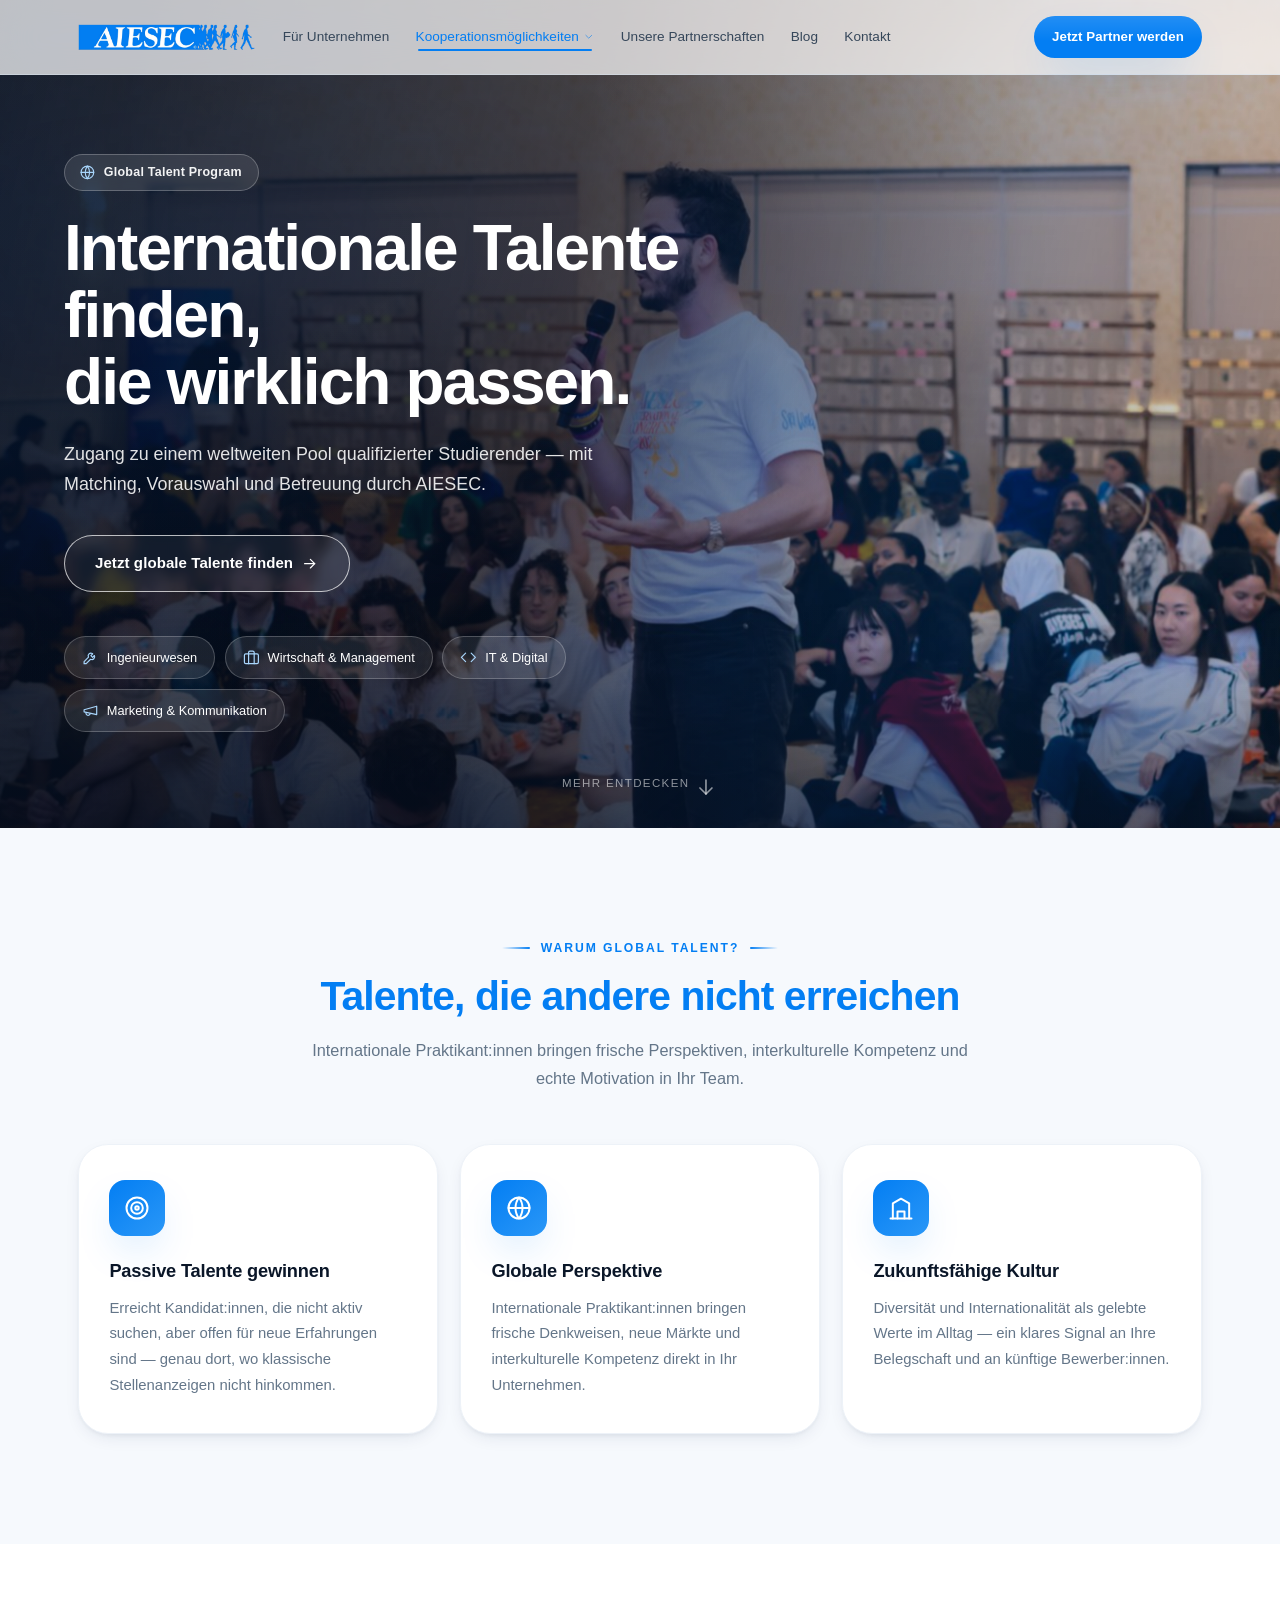
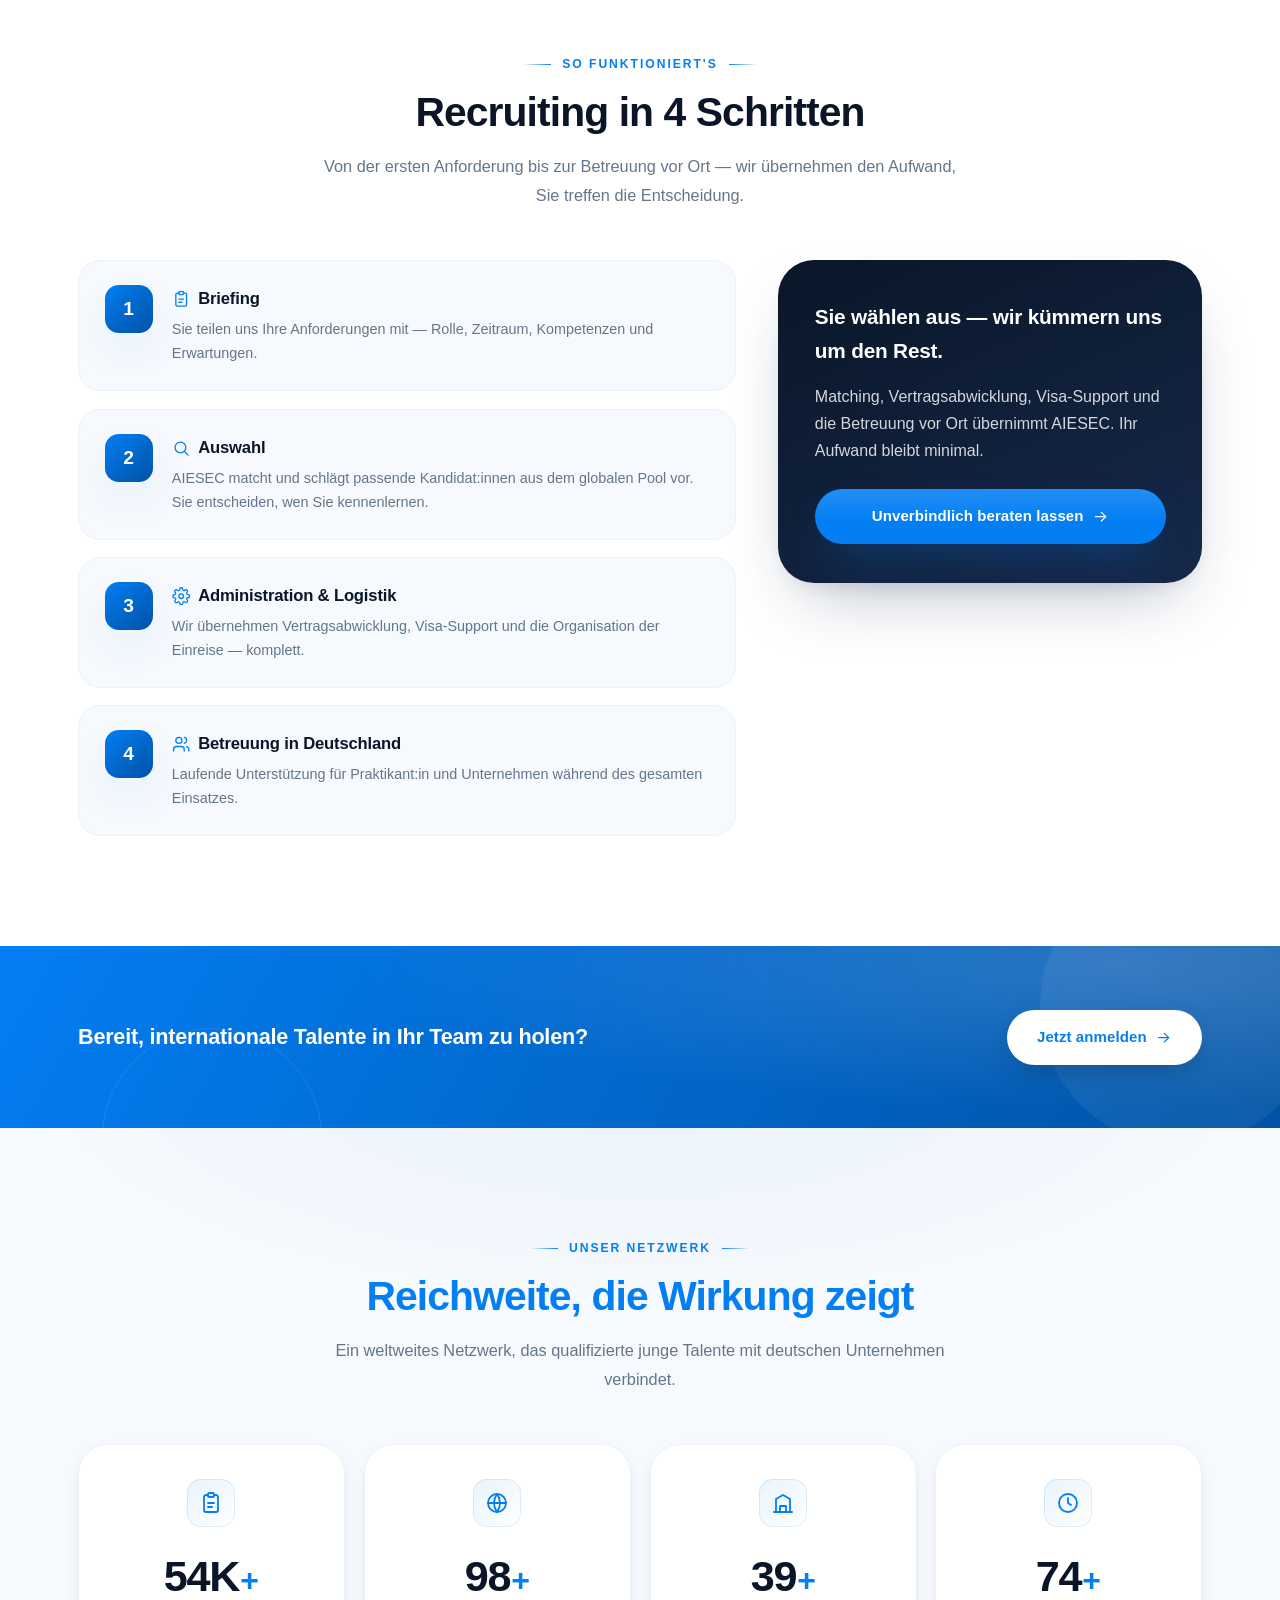
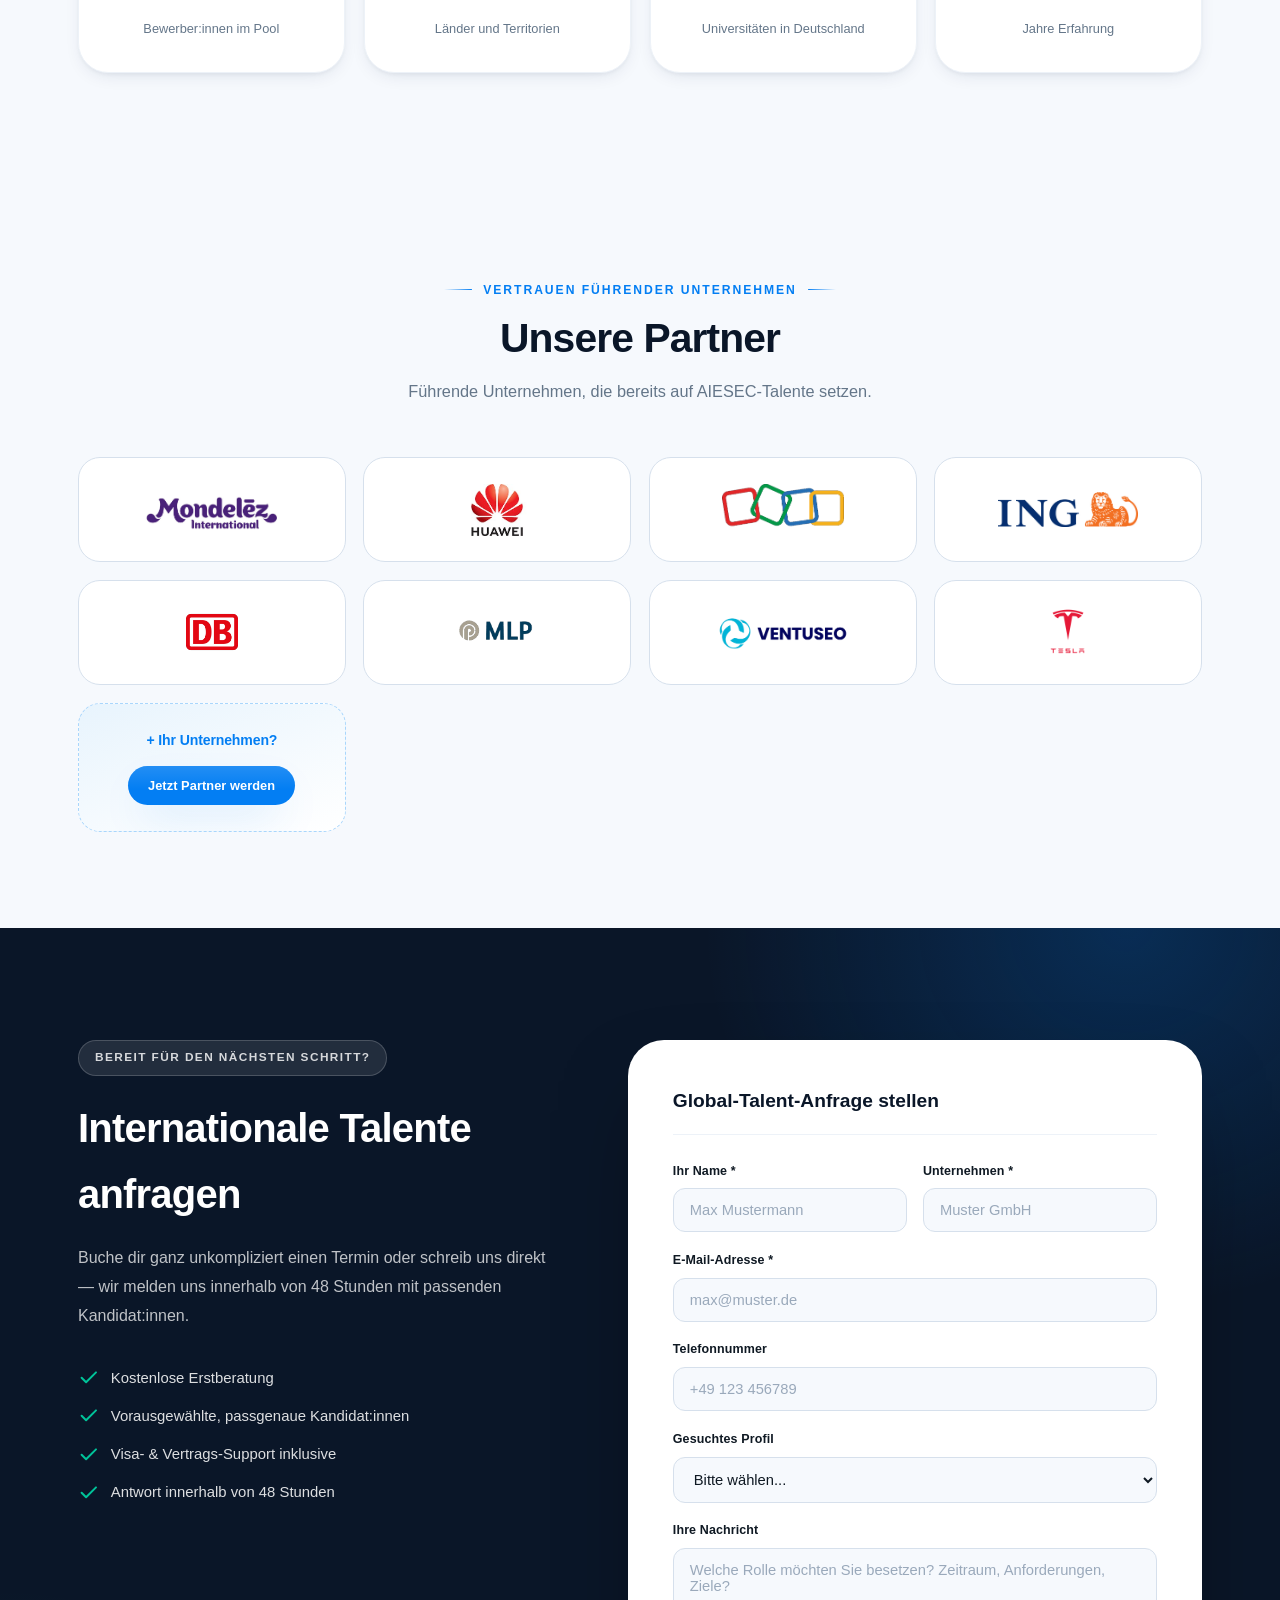
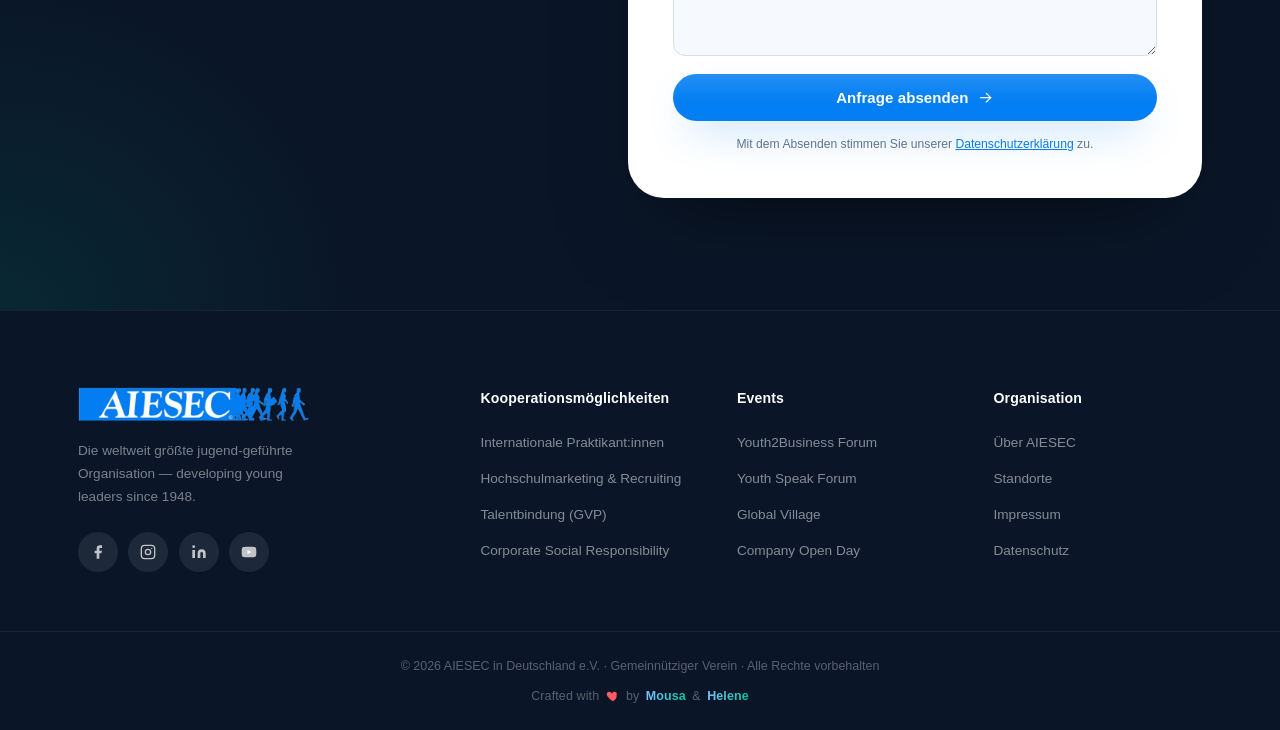
==== global-talent/index.html @ 146f3bdd "Initial commit: AIESEC in Deutschland B2B website Static HTML/CSS/JS marketing site (homepage + 3 co" ====
<!DOCTYPE html>
<html lang="de">
<head>
  <meta charset="UTF-8"/>
  <meta name="viewport" content="width=device-width,initial-scale=1.0"/>
  <title>Internationale Praktikant:innen – AIESEC in Deutschland</title>
  <meta name="description" content="Zugang zu einem weltweiten Pool qualifizierter Studierender – mit Matching, Vorauswahl und Betreuung durch AIESEC. Internationale Talente für Ihr Unternehmen."/>
  <meta name="theme-color" content="#037EF3"/>
  <meta http-equiv="Content-Security-Policy" content="default-src 'self'; base-uri 'self'; object-src 'none'; script-src 'self'; style-src 'self' 'unsafe-inline' https://fonts.googleapis.com; font-src https://fonts.gstatic.com; img-src 'self' data: https://i.ytimg.com; frame-src https://www.youtube-nocookie.com https://www.youtube.com; connect-src https://api.web3forms.com; form-action https://api.web3forms.com; frame-ancestors 'none'"/>
  <meta name="referrer" content="strict-origin-when-cross-origin"/>
  <link rel="preconnect" href="https://fonts.googleapis.com"/>
  <link rel="preconnect" href="https://fonts.gstatic.com" crossorigin/>
  <link href="https://fonts.googleapis.com/css2?family=Dancing+Script:wght@600&family=DM+Sans:opsz,wght@9..40,300;9..40,400;9..40,500;9..40,600;9..40,700;9..40,800&display=swap" rel="stylesheet"/>
  <link rel="stylesheet" href="../assets/css/style.css"/>
</head>
<body>

<div class="scroll-progress" id="scrollProgress"></div>

<!-- ═══ NAVBAR ═══ -->
<nav class="navbar" id="navbar">
  <div class="nav-container">
    <a href="../index.html" class="nav-logo" aria-label="AIESEC in Deutschland – Startseite">
      <img src="../assets/images/logo.png" alt="AIESEC in Deutschland"/>
    </a>
    <ul class="nav-links" id="navLinks">
      <li class="nav-item"><a href="../index.html">Für Unternehmen</a></li>
      <li class="nav-item dropdown active">
        <a href="#prozess">Kooperationsmöglichkeiten
          <svg class="icon chevron" viewBox="0 0 24 24"><path d="m6 9 6 6 6-6"/></svg>
        </a>
        <ul class="dropdown-menu">
          <li><a href="../global-talent/index.html"><svg class="icon" viewBox="0 0 24 24"><circle cx="12" cy="12" r="9"/><path d="M3 12h18"/><path d="M12 3a15 15 0 0 1 0 18 15 15 0 0 1 0-18z"/></svg>Internationale Praktikant:innen</a></li>
          <li><a href="../hochschulmarketing/index.html"><svg class="icon" viewBox="0 0 24 24"><path d="M22 9 12 4 2 9l10 5 10-5z"/><path d="M6 10.5V16c0 1 2.7 3 6 3s6-2 6-3v-5.5"/><path d="M22 9v6"/></svg>Hochschulmarketing &amp; On-Campus Recruiting</a></li>
          <li><a href="../talentbindung/index.html"><svg class="icon" viewBox="0 0 24 24"><path d="M17 2l4 4-4 4"/><path d="M3 11V9a4 4 0 0 1 4-4h14"/><path d="M7 22l-4-4 4-4"/><path d="M21 13v2a4 4 0 0 1-4 4H3"/></svg>Talentbindung durch Austauschprogramme</a></li>
          <li><a href="../index.html#kontakt"><svg class="icon" viewBox="0 0 24 24"><path d="M5 21c0-9 7-16 16-16 0 9-7 16-16 16z"/><path d="M5 21C9 14 14 11 19 9"/></svg>Corporate Social Responsibility</a></li>
        </ul>
      </li>
      <li class="nav-item"><a href="#partnerschaften">Unsere Partnerschaften</a></li>
      <li class="nav-item"><a href="https://aiesec.de/blog" target="_blank" rel="noopener">Blog</a></li>
      <li class="nav-item"><a href="#kontakt">Kontakt</a></li>
    </ul>
    <a href="../anmeldung.html" class="btn btn-primary nav-cta">Jetzt Partner werden</a>
    <button class="hamburger" id="hamburger" aria-label="Menü öffnen" aria-expanded="false">
      <span></span><span></span><span></span>
    </button>
  </div>
</nav>

<!-- ═══ HERO ═══ -->
<section class="hero hero--sub">
  <img src="../assets/images/about-3.jpg" alt="AIESEC Speaker vor internationalem Publikum" class="hero-bg"/>
  <div class="hero-overlay"></div>
  <div class="hero-content">
    <div class="hero-tag">
      <svg class="icon" viewBox="0 0 24 24"><circle cx="12" cy="12" r="9"/><path d="M3 12h18"/><path d="M12 3a15 15 0 0 1 0 18 15 15 0 0 1 0-18z"/></svg>
      Global Talent Program
    </div>
    <h1 class="hero-title">
      <span class="word" style="animation-delay:.10s">Internationale</span>
      <span class="word" style="animation-delay:.18s">Talente</span>
      <span class="word" style="animation-delay:.26s">finden,</span><br>
      <span class="word" style="animation-delay:.34s">die</span>
      <span class="word" style="animation-delay:.42s">wirklich</span>
      <span class="word" style="animation-delay:.50s">passen.</span>
    </h1>
    <p class="hero-sub">
      Zugang zu einem weltweiten Pool qualifizierter Studierender — mit Matching,
      Vorauswahl und Betreuung durch AIESEC.
    </p>
    <a href="#prozess" class="btn btn-outline-white hero-btn">
      Jetzt globale Talente finden
      <svg class="icon" viewBox="0 0 24 24"><path d="M5 12h14"/><path d="m13 6 6 6-6 6"/></svg>
    </a>
    <div class="hero-pills">
      <span class="pill"><svg class="icon" viewBox="0 0 24 24"><path d="M14.7 6.3a4 4 0 0 0-5.4 5.4L3 18v3h3l6.3-6.3a4 4 0 0 0 5.4-5.4l-2.6 2.6-2.4-2.4 2.6-2.6z"/></svg>Ingenieurwesen</span>
      <span class="pill"><svg class="icon" viewBox="0 0 24 24"><rect x="2" y="7" width="20" height="14" rx="2"/><path d="M16 21V5a2 2 0 0 0-2-2h-4a2 2 0 0 0-2 2v16"/></svg>Wirtschaft &amp; Management</span>
      <span class="pill"><svg class="icon" viewBox="0 0 24 24"><path d="m16 18 6-6-6-6"/><path d="m8 6-6 6 6 6"/></svg>IT &amp; Digital</span>
      <span class="pill"><svg class="icon" viewBox="0 0 24 24"><path d="m3 11 18-5v12L3 14v-3z"/><path d="M11.6 16.8a3 3 0 1 1-5.8-1.6"/></svg>Marketing &amp; Kommunikation</span>
    </div>
  </div>
  <div class="hero-scroll-hint">
    <span>Mehr entdecken</span>
    <svg class="icon scroll-arrow" viewBox="0 0 24 24"><path d="M12 5v14"/><path d="m6 13 6 6 6-6"/></svg>
  </div>
</section>

<!-- ═══ WARUM GLOBAL TALENT ═══ -->
<section class="stats" id="warum" style="background:var(--gray-50)">
  <div class="container">
    <p class="section-overline">Warum Global Talent?</p>
    <h2 class="section-title centered blue-title">Talente, die andere nicht erreichen</h2>
    <p class="section-intro">Internationale Praktikant:innen bringen frische Perspektiven, interkulturelle Kompetenz und echte Motivation in Ihr Team.</p>
    <div class="feature-grid">
      <div class="feature-card animate-up">
        <div class="feature-ico"><svg class="icon" viewBox="0 0 24 24"><circle cx="12" cy="12" r="9"/><circle cx="12" cy="12" r="5"/><circle cx="12" cy="12" r="1.5"/></svg></div>
        <h3>Passive Talente gewinnen</h3>
        <p>Erreicht Kandidat:innen, die nicht aktiv suchen, aber offen für neue Erfahrungen sind — genau dort, wo klassische Stellenanzeigen nicht hinkommen.</p>
      </div>
      <div class="feature-card animate-up" style="animation-delay:.1s">
        <div class="feature-ico"><svg class="icon" viewBox="0 0 24 24"><circle cx="12" cy="12" r="9"/><path d="M3 12h18"/><path d="M12 3a15 15 0 0 1 0 18 15 15 0 0 1 0-18z"/></svg></div>
        <h3>Globale Perspektive</h3>
        <p>Internationale Praktikant:innen bringen frische Denkweisen, neue Märkte und interkulturelle Kompetenz direkt in Ihr Unternehmen.</p>
      </div>
      <div class="feature-card animate-up" style="animation-delay:.2s">
        <div class="feature-ico"><svg class="icon" viewBox="0 0 24 24"><path d="M3 21h18"/><path d="M5 21V8l7-4 7 4v13"/><path d="M9 21v-6h6v6"/></svg></div>
        <h3>Zukunftsfähige Kultur</h3>
        <p>Diversität und Internationalität als gelebte Werte im Alltag — ein klares Signal an Ihre Belegschaft und an künftige Bewerber:innen.</p>
      </div>
    </div>
  </div>
</section>

<!-- ═══ RECRUITING IN 4 SCHRITTEN ═══ -->
<section class="partnership" id="prozess">
  <div class="container">
    <p class="section-overline">So funktioniert's</p>
    <h2 class="section-title centered">Recruiting in 4 Schritten</h2>
    <p class="section-intro">Von der ersten Anforderung bis zur Betreuung vor Ort — wir übernehmen den Aufwand, Sie treffen die Entscheidung.</p>
    <div class="process-layout">
      <div class="steps">
        <div class="step animate-up">
          <div class="step-num">1</div>
          <div class="step-body">
            <h3><svg class="icon" viewBox="0 0 24 24"><path d="M9 4H7a2 2 0 0 0-2 2v13a2 2 0 0 0 2 2h10a2 2 0 0 0 2-2V6a2 2 0 0 0-2-2h-2"/><rect x="9" y="2" width="6" height="4" rx="1"/><path d="M9 12h6M9 16h4"/></svg>Briefing</h3>
            <p>Sie teilen uns Ihre Anforderungen mit — Rolle, Zeitraum, Kompetenzen und Erwartungen.</p>
          </div>
        </div>
        <div class="step animate-up" style="animation-delay:.08s">
          <div class="step-num">2</div>
          <div class="step-body">
            <h3><svg class="icon" viewBox="0 0 24 24"><circle cx="11" cy="11" r="7"/><path d="m21 21-4.3-4.3"/></svg>Auswahl</h3>
            <p>AIESEC matcht und schlägt passende Kandidat:innen aus dem globalen Pool vor. Sie entscheiden, wen Sie kennenlernen.</p>
          </div>
        </div>
        <div class="step animate-up" style="animation-delay:.16s">
          <div class="step-num">3</div>
          <div class="step-body">
            <h3><svg class="icon" viewBox="0 0 24 24"><circle cx="12" cy="12" r="3"/><path d="M19.4 15a1.65 1.65 0 0 0 .33 1.82l.06.06a2 2 0 1 1-2.83 2.83l-.06-.06a1.65 1.65 0 0 0-1.82-.33 1.65 1.65 0 0 0-1 1.51V21a2 2 0 0 1-4 0v-.09A1.65 1.65 0 0 0 9 19.4a1.65 1.65 0 0 0-1.82.33l-.06.06a2 2 0 1 1-2.83-2.83l.06-.06a1.65 1.65 0 0 0 .33-1.82 1.65 1.65 0 0 0-1.51-1H3a2 2 0 0 1 0-4h.09A1.65 1.65 0 0 0 4.6 9a1.65 1.65 0 0 0-.33-1.82l-.06-.06a2 2 0 1 1 2.83-2.83l.06.06a1.65 1.65 0 0 0 1.82.33H9a1.65 1.65 0 0 0 1-1.51V3a2 2 0 0 1 4 0v.09a1.65 1.65 0 0 0 1 1.51 1.65 1.65 0 0 0 1.82-.33l.06-.06a2 2 0 1 1 2.83 2.83l-.06.06a1.65 1.65 0 0 0-.33 1.82V9a1.65 1.65 0 0 0 1.51 1H21a2 2 0 0 1 0 4h-.09a1.65 1.65 0 0 0-1.51 1z"/></svg>Administration &amp; Logistik</h3>
            <p>Wir übernehmen Vertragsabwicklung, Visa-Support und die Organisation der Einreise — komplett.</p>
          </div>
        </div>
        <div class="step animate-up" style="animation-delay:.24s">
          <div class="step-num">4</div>
          <div class="step-body">
            <h3><svg class="icon" viewBox="0 0 24 24"><path d="M16 21v-2a4 4 0 0 0-4-4H6a4 4 0 0 0-4 4v2"/><circle cx="9" cy="7" r="4"/><path d="M22 21v-2a4 4 0 0 0-3-3.87"/><path d="M16 3.13a4 4 0 0 1 0 7.75"/></svg>Betreuung in Deutschland</h3>
            <p>Laufende Unterstützung für Praktikant:in und Unternehmen während des gesamten Einsatzes.</p>
          </div>
        </div>
      </div>
      <aside class="quote-card is-cta animate-right">
        <h3>Sie wählen aus — wir kümmern uns um den Rest.</h3>
        <p>Matching, Vertragsabwicklung, Visa-Support und die Betreuung vor Ort übernimmt AIESEC. Ihr Aufwand bleibt minimal.</p>
        <a href="#kontakt" class="btn btn-primary full-width">Unverbindlich beraten lassen
          <svg class="icon" viewBox="0 0 24 24"><path d="M5 12h14"/><path d="m13 6 6 6-6 6"/></svg></a>
      </aside>
    </div>
  </div>
</section>

<!-- ═══ CTA BANNER ═══ -->
<section class="cta-banner">
  <div class="container cta-banner-inner">
    <div class="cta-banner-text animate-left">
      <p>Bereit, internationale Talente in Ihr Team zu holen?</p>
    </div>
    <a href="#kontakt" class="btn btn-white animate-right">Jetzt anmelden
      <svg class="icon" viewBox="0 0 24 24"><path d="M5 12h14"/><path d="m13 6 6 6-6 6"/></svg>
    </a>
  </div>
</section>

<!-- ═══ UNSER NETZWERK ═══ -->
<section class="stats" id="netzwerk">
  <div class="container">
    <p class="section-overline">Unser Netzwerk</p>
    <h2 class="section-title centered blue-title">Reichweite, die Wirkung zeigt</h2>
    <p class="section-intro">Ein weltweites Netzwerk, das qualifizierte junge Talente mit deutschen Unternehmen verbindet.</p>
    <div class="stats-grid">
      <div class="stat-card animate-up">
        <div class="stat-ico"><svg class="icon" viewBox="0 0 24 24"><path d="M9 4H7a2 2 0 0 0-2 2v13a2 2 0 0 0 2 2h10a2 2 0 0 0 2-2V6a2 2 0 0 0-2-2h-2"/><rect x="9" y="2" width="6" height="4" rx="1"/><path d="M9 12h6M9 16h4"/></svg></div>
        <div class="stat-row"><span class="stat-num" data-target="55000">0</span><span class="stat-suffix">+</span></div>
        <div class="stat-label">Bewerber:innen im Pool</div>
      </div>
      <div class="stat-card animate-up" style="animation-delay:.08s">
        <div class="stat-ico"><svg class="icon" viewBox="0 0 24 24"><circle cx="12" cy="12" r="9"/><path d="M3 12h18"/><path d="M12 3a15 15 0 0 1 0 18 15 15 0 0 1 0-18z"/></svg></div>
        <div class="stat-row"><span class="stat-num" data-target="100">0</span><span class="stat-suffix">+</span></div>
        <div class="stat-label">Länder und Territorien</div>
      </div>
      <div class="stat-card animate-up" style="animation-delay:.16s">
        <div class="stat-ico"><svg class="icon" viewBox="0 0 24 24"><path d="M3 21h18"/><path d="M5 21V8l7-4 7 4v13"/><path d="M9 21v-6h6v6"/></svg></div>
        <div class="stat-row"><span class="stat-num" data-target="40">0</span><span class="stat-suffix">+</span></div>
        <div class="stat-label">Universitäten in Deutschland</div>
      </div>
      <div class="stat-card animate-up" style="animation-delay:.24s">
        <div class="stat-ico"><svg class="icon" viewBox="0 0 24 24"><circle cx="12" cy="12" r="9"/><path d="M12 7v5l3 2"/></svg></div>
        <div class="stat-row"><span class="stat-num" data-target="75">0</span><span class="stat-suffix">+</span></div>
        <div class="stat-label">Jahre Erfahrung</div>
      </div>
    </div>
  </div>
</section>

<!-- ═══ PARTNER LOGOS ═══ -->
<section class="partners" id="partnerschaften">
  <div class="container">
    <p class="section-overline">Vertrauen führender Unternehmen</p>
    <h2 class="section-title centered">Unsere Partner</h2>
    <p class="section-intro">Führende Unternehmen, die bereits auf AIESEC-Talente setzen.</p>
    <div class="partners-logos">
      <div class="partner-logo-card"><img src="../assets/images/logo-mondelez.png" alt="Mondelēz International" loading="lazy"/></div>
      <div class="partner-logo-card"><img src="../assets/images/logo-huawei.png" alt="Huawei" loading="lazy"/></div>
      <div class="partner-logo-card"><img src="../assets/images/logo-zoho.png" alt="Zoho" loading="lazy"/></div>
      <div class="partner-logo-card"><img src="../assets/images/logo-ing.jpg" alt="ING" loading="lazy"/></div>
      <div class="partner-logo-card"><img src="../assets/images/logo-db.png" alt="Deutsche Bahn" loading="lazy"/></div>
      <div class="partner-logo-card"><img src="../assets/images/logo-mlp.png" alt="MLP" loading="lazy"/></div>
      <div class="partner-logo-card"><img src="../assets/images/logo-ventuseo.png" alt="Ventuseo" loading="lazy"/></div>
      <div class="partner-logo-card"><img src="../assets/images/logo-tesla.png" alt="Tesla" loading="lazy"/></div>
      <div class="partner-logo-card partner-logo-card--cta">
        <span>+ Ihr Unternehmen?</span>
        <a href="#kontakt" class="btn btn-primary" style="padding:9px 20px;font-size:.8rem">Jetzt Partner werden</a>
      </div>
    </div>
  </div>
</section>

<!-- ═══ CONTACT ═══ -->
<section class="contact section-dark" id="kontakt">
  <div class="container contact-grid">
    <div class="contact-text animate-left">
      <span class="section-tag-white">Bereit für den nächsten Schritt?</span>
      <h2>Internationale Talente anfragen</h2>
      <p>Buche dir ganz unkompliziert einen Termin oder schreib uns direkt — wir melden uns innerhalb von 48 Stunden mit passenden Kandidat:innen.</p>
      <div class="contact-benefits">
        <div class="benefit-item"><svg class="icon" viewBox="0 0 24 24"><path d="M20 6 9 17l-5-5"/></svg>Kostenlose Erstberatung</div>
        <div class="benefit-item"><svg class="icon" viewBox="0 0 24 24"><path d="M20 6 9 17l-5-5"/></svg>Vorausgewählte, passgenaue Kandidat:innen</div>
        <div class="benefit-item"><svg class="icon" viewBox="0 0 24 24"><path d="M20 6 9 17l-5-5"/></svg>Visa- &amp; Vertrags-Support inklusive</div>
        <div class="benefit-item"><svg class="icon" viewBox="0 0 24 24"><path d="M20 6 9 17l-5-5"/></svg>Antwort innerhalb von 48 Stunden</div>
      </div>
    </div>
    <form class="contact-form animate-right" id="contactForm" action="https://api.web3forms.com/submit" method="POST">
      <input type="hidden" name="access_key" value="f0ba8c58-9857-47f0-b545-d6d283ebc418"/>
      <input type="hidden" name="subject" value="Anfrage Global Talent – AIESEC in Deutschland"/>
      <input type="hidden" name="interest" value="Internationale Praktikant:innen"/>
      <h3 class="form-title">Global-Talent-Anfrage stellen</h3>
      <div class="form-row">
        <div class="form-group">
          <label for="f-name">Ihr Name *</label>
          <input id="f-name" type="text" name="name" placeholder="Max Mustermann" required/>
        </div>
        <div class="form-group">
          <label for="f-company">Unternehmen *</label>
          <input id="f-company" type="text" name="company" placeholder="Muster GmbH" required/>
        </div>
      </div>
      <div class="form-group">
        <label for="f-email">E-Mail-Adresse *</label>
        <input id="f-email" type="email" name="email" placeholder="max@muster.de" required/>
      </div>
      <div class="form-group">
        <label for="f-phone">Telefonnummer</label>
        <input id="f-phone" type="tel" name="phone" placeholder="+49 123 456789"/>
      </div>
      <div class="form-group">
        <label for="f-profile">Gesuchtes Profil</label>
        <select id="f-profile" name="profil">
          <option value="">Bitte wählen...</option>
          <option>Ingenieurwesen</option>
          <option>Wirtschaft &amp; Management</option>
          <option>IT &amp; Digital</option>
          <option>Marketing &amp; Kommunikation</option>
          <option>Anderes / mehrere Bereiche</option>
        </select>
      </div>
      <div class="form-group">
        <label for="f-message">Ihre Nachricht</label>
        <textarea id="f-message" name="message" rows="4" placeholder="Welche Rolle möchten Sie besetzen? Zeitraum, Anforderungen, Ziele?"></textarea>
      </div>
      <button type="submit" class="btn btn-primary full-width" id="submitBtn">
        Anfrage absenden
        <svg class="icon" viewBox="0 0 24 24"><path d="M5 12h14"/><path d="m13 6 6 6-6 6"/></svg>
      </button>
      <div class="form-success" id="formSuccess">
        ✅ Vielen Dank! Wir melden uns innerhalb von 48 Stunden bei Ihnen.
      </div>
      <p class="form-privacy">Mit dem Absenden stimmen Sie unserer <a href="https://aiesec.de/datenschutz">Datenschutzerklärung</a> zu.</p>
    </form>
  </div>
</section>

<!-- ═══ FOOTER ═══ -->
<footer class="footer">
  <div class="container footer-grid">
    <div class="footer-brand">
      <img src="../assets/images/logo.png" alt="AIESEC" class="footer-logo"/>
      <p>Die weltweit größte jugend-geführte Organisation — developing young leaders since 1948.</p>
      <div class="footer-social">
        <a href="https://www.facebook.com/aiesecde" target="_blank" rel="noopener" aria-label="Facebook">
          <svg width="16" height="16" viewBox="0 0 24 24" fill="currentColor"><path d="M18 2h-3a5 5 0 0 0-5 5v3H7v4h3v8h4v-8h3l1-4h-4V7a1 1 0 0 1 1-1h3z"/></svg>
        </a>
        <a href="https://www.instagram.com/aiesec.de/" target="_blank" rel="noopener" aria-label="Instagram">
          <svg width="16" height="16" viewBox="0 0 24 24" fill="none" stroke="currentColor" stroke-width="2"><rect x="2" y="2" width="20" height="20" rx="5" ry="5"/><circle cx="12" cy="12" r="4"/><circle cx="17.5" cy="6.5" r="1" fill="currentColor" stroke="none"/></svg>
        </a>
        <a href="https://www.linkedin.com/company/aiesecde/" target="_blank" rel="noopener" aria-label="LinkedIn">
          <svg width="16" height="16" viewBox="0 0 24 24" fill="currentColor"><path d="M16 8a6 6 0 0 1 6 6v7h-4v-7a2 2 0 0 0-2-2 2 2 0 0 0-2 2v7h-4v-7a6 6 0 0 1 6-6z"/><rect x="2" y="9" width="4" height="12"/><circle cx="4" cy="4" r="2"/></svg>
        </a>
        <a href="https://www.youtube.com/@AIESEC-Deutschland" target="_blank" rel="noopener" aria-label="YouTube">
          <svg width="16" height="16" viewBox="0 0 24 24" fill="currentColor"><path d="M22.54 6.42a2.78 2.78 0 0 0-1.95-1.96C18.88 4 12 4 12 4s-6.88 0-8.59.46A2.78 2.78 0 0 0 1.46 6.42 29 29 0 0 0 1 12a29 29 0 0 0 .46 5.58 2.78 2.78 0 0 0 1.95 1.96C5.12 20 12 20 12 20s6.88 0 8.59-.46a2.78 2.78 0 0 0 1.95-1.96A29 29 0 0 0 23 12a29 29 0 0 0-.46-5.58z"/><polygon points="9.75 15.02 15.5 12 9.75 8.98 9.75 15.02" fill="white"/></svg>
        </a>
      </div>
    </div>
    <div class="footer-col">
      <h4>Kooperationsmöglichkeiten</h4>
      <ul>
        <li><a href="../global-talent/index.html">Internationale Praktikant:innen</a></li>
        <li><a href="../hochschulmarketing/index.html">Hochschulmarketing &amp; Recruiting</a></li>
        <li><a href="../talentbindung/index.html">Talentbindung (GVP)</a></li>
        <li><a href="../index.html#kontakt">Corporate Social Responsibility</a></li>
      </ul>
    </div>
    <div class="footer-col">
      <h4>Events</h4>
      <ul>
        <li><a href="../#events">Youth2Business Forum</a></li>
        <li><a href="../#events">Youth Speak Forum</a></li>
        <li><a href="../#events">Global Village</a></li>
        <li><a href="../#events">Company Open Day</a></li>
      </ul>
    </div>
    <div class="footer-col">
      <h4>Organisation</h4>
      <ul>
        <li><a href="https://aiesec.de/ueber-aiesec">Über AIESEC</a></li>
        <li><a href="https://aiesec.de/lcs">Standorte</a></li>
        <li><a href="https://aiesec.de/impressum">Impressum</a></li>
        <li><a href="https://aiesec.de/datenschutz">Datenschutz</a></li>
      </ul>
    </div>
  </div>
  <div class="footer-bottom">
    <p>© 2026 AIESEC in Deutschland e.V. · Gemeinnütziger Verein · Alle Rechte vorbehalten</p>
    <p class="footer-credit">Crafted with
      <svg class="footer-heart" viewBox="0 0 24 24" aria-hidden="true"><path d="M12 21s-7.5-4.7-10-9.3C.4 8.3 2 4.8 5.3 4.8c2 0 3.4 1.2 4.7 2.9 1.3-1.7 2.7-2.9 4.7-2.9 3.3 0 4.9 3.5 3.3 6.9C19.5 16.3 12 21 12 21z"/></svg>
      by
      <a href="https://www.linkedin.com/in/mousa123/" target="_blank" rel="noopener">Mousa</a> &amp;
      <a href="https://www.linkedin.com/in/heleneantysiak/" target="_blank" rel="noopener">Helene</a>
    </p>
  </div>
</footer>

<script src="../assets/js/main.js"></script>
</body>
</html>
---- assets/css/style.css ----
/* ════════════════════════════════════════════════════════════
   AIESEC in Deutschland — style.css
   Faithful to the B2B reference, elevated craft.
   Brand-blue, DM Sans. Polish only — no structural deviation.
════════════════════════════════════════════════════════════ */
:root{
  /* Brand */
  --blue:#037EF3; --blue-dark:#0052A5; --blue-deep:#0A1628;
  --blue-mid:#1a3a5c; --blue-bg:#E8F4FD;
  --blue-100:#D7ECFE; --blue-200:#A9D6FC;
  --teal:#00C49A;
  /* Neutrals */
  --white:#fff; --ink:#0B1220;
  --gray-50:#F6F9FD; --gray-100:#EDF2F8; --gray-200:#D6E0EC;
  --gray-500:#647689; --gray-700:#36475a; --gray-900:#0F1923;
  /* Type */
  --font:'DM Sans',sans-serif;
  /* Radius */
  --radius:14px; --radius-lg:22px; --radius-xl:30px; --radius-2xl:36px;
  /* Shadows — softer, layered, less "candy blue" */
  --shadow-xs:0 1px 2px rgba(15,25,35,.05);
  --shadow:0 6px 20px -8px rgba(12,40,80,.16), 0 2px 6px -2px rgba(12,40,80,.08);
  --shadow-md:0 16px 40px -16px rgba(12,40,80,.24), 0 4px 12px -6px rgba(12,40,80,.10);
  --shadow-lg:0 30px 70px -28px rgba(8,30,70,.36), 0 8px 24px -12px rgba(8,30,70,.16);
  --shadow-blue:0 18px 44px -16px rgba(3,126,243,.45);
  /* Motion */
  --trans:all .35s cubic-bezier(.22,.61,.36,1);
  --ease-out:cubic-bezier(.22,.61,.36,1);
  --ring:0 0 0 4px rgba(3,126,243,.28);
  --container:1180px;
}

*,*::before,*::after{box-sizing:border-box;margin:0;padding:0}
html{scroll-behavior:smooth;-webkit-text-size-adjust:100%}
body{
  font-family:var(--font);color:var(--gray-900);background:var(--white);
  line-height:1.65;overflow-x:hidden;
  -webkit-font-smoothing:antialiased;text-rendering:optimizeLegibility;
  font-feature-settings:"ss01","cv01","cv11";
}
img{max-width:100%;display:block}
a{text-decoration:none;color:inherit}
ul{list-style:none}
button{cursor:pointer;border:none;background:none;font-family:inherit}
::selection{background:rgba(3,126,243,.22);color:var(--blue-deep)}
.container{max-width:var(--container);margin:0 auto;padding:0 28px}

/* Accessible focus */
a:focus-visible,button:focus-visible,input:focus-visible,
select:focus-visible,textarea:focus-visible{
  outline:none;box-shadow:var(--ring);border-radius:8px;
}

/* Inline line-icon system (replaces all emoji) */
.icon{width:1.4em;height:1.4em;flex:none;stroke:currentColor;fill:none;
  stroke-width:1.7;stroke-linecap:round;stroke-linejoin:round;display:inline-block;vertical-align:middle}

/* ── Buttons ── */
.btn{position:relative;display:inline-flex;align-items:center;justify-content:center;gap:.55em;
  padding:15px 30px;border-radius:50px;font-size:.94rem;font-weight:600;
  letter-spacing:.005em;transition:var(--trans);white-space:nowrap;will-change:transform}
.btn .icon{width:1.15em;height:1.15em;transition:transform .35s var(--ease-out)}
.btn:hover .icon{transform:translateX(3px)}
.btn-primary{background:var(--blue);color:#fff;box-shadow:var(--shadow-blue);overflow:hidden}
.btn-primary::after{content:"";position:absolute;inset:0;border-radius:inherit;
  background:linear-gradient(180deg,rgba(255,255,255,.18),transparent 60%);opacity:.7;pointer-events:none}
.btn-primary::before{content:"";position:absolute;top:0;bottom:0;left:-130%;width:55%;
  background:linear-gradient(120deg,transparent,rgba(255,255,255,.45),transparent);
  transform:skewX(-22deg);transition:left .65s var(--ease-out);pointer-events:none;z-index:1}
.btn-primary:hover::before{left:150%}
.btn-primary>*{position:relative;z-index:2}
.btn-primary:hover{background:var(--blue-dark);transform:translateY(-2px);
  box-shadow:0 24px 50px -18px rgba(3,126,243,.6)}
.btn-primary:active{transform:translateY(0)}
.btn-outline-white{background:rgba(255,255,255,.06);color:#fff;border:1.5px solid rgba(255,255,255,.7);
  backdrop-filter:blur(6px);-webkit-backdrop-filter:blur(6px)}
.btn-outline-white:hover{background:rgba(255,255,255,.16);border-color:#fff;transform:translateY(-2px)}
.btn-white{background:#fff;color:var(--blue);font-weight:700;box-shadow:0 10px 30px -10px rgba(0,0,0,.3)}
.btn-white:hover{transform:translateY(-2px);box-shadow:0 18px 40px -12px rgba(0,0,0,.35)}
.btn-white-outline{background:transparent;color:#fff;border:1.5px solid rgba(255,255,255,.55)}
.btn-white-outline:hover{background:rgba(255,255,255,.12);border-color:rgba(255,255,255,.9)}
.full-width{width:100%}
.mt-1{margin-top:1.6rem}

/* ── Text helpers ── */
.section-overline{display:flex;align-items:center;justify-content:center;gap:.7rem;
  font-size:.76rem;font-weight:700;color:var(--blue);letter-spacing:.16em;
  text-transform:uppercase;margin-bottom:1rem}
.section-overline::before,.section-overline::after{content:"";width:28px;height:1.5px;
  background:linear-gradient(90deg,transparent,var(--blue));border-radius:2px}
.section-overline::after{background:linear-gradient(90deg,var(--blue),transparent)}
.section-overline.left{justify-content:flex-start}
.section-overline.left::after{display:none}
.section-title{font-size:clamp(1.85rem,3.6vw,2.55rem);font-weight:800;line-height:1.12;
  letter-spacing:-.022em;color:var(--blue-deep)}
.section-title.centered{text-align:center}
.blue-title{color:var(--blue)}
.section-intro{font-size:1.02rem;color:var(--gray-500);max-width:660px;
  margin:1rem auto 3.2rem;text-align:center;line-height:1.75}
.section-tag-white{display:inline-flex;align-items:center;gap:.5rem;font-size:.74rem;font-weight:700;
  letter-spacing:.12em;text-transform:uppercase;color:rgba(255,255,255,.82);
  background:rgba(255,255,255,.1);padding:7px 16px;border-radius:50px;margin-bottom:1.2rem;
  border:1px solid rgba(255,255,255,.18)}

/* ── Reveal animation (premium blur-in) ── */
.animate-up,.animate-left,.animate-right{opacity:0;transform:translateY(38px) scale(.985);
  filter:blur(7px);
  transition:opacity .85s var(--ease-out),transform .9s var(--ease-out),filter .8s var(--ease-out);
  will-change:opacity,transform,filter}
.animate-left{transform:translateX(-44px)}
.animate-right{transform:translateX(44px)}
.in-view{opacity:1!important;transform:none!important;filter:none!important}

/* ── Cursor-follow spotlight + 3D tilt (added to cards by main.js) ── */
.fx-card{position:relative;transform-style:preserve-3d;transition:transform .4s var(--ease-out),box-shadow .4s var(--ease-out)}
.fx-card::after{content:"";position:absolute;inset:0;border-radius:inherit;pointer-events:none;z-index:5;
  opacity:0;transition:opacity .4s var(--ease-out);
  background:radial-gradient(260px circle at var(--mx,50%) var(--my,50%),rgba(3,126,243,.16),transparent 62%)}
.fx-card.is-fx{transition:none}
.fx-card:hover::after{opacity:1}
.fx-card>*{position:relative;z-index:1}

/* Scroll progress bar */
.scroll-progress{position:fixed;top:0;left:0;height:3px;width:0;z-index:1100;
  background:linear-gradient(90deg,var(--blue),var(--teal));transition:width .1s linear}

/* ════════════ NAVBAR ════════════ */
.navbar{position:fixed;top:0;left:0;right:0;z-index:1000;
  background:rgba(255,255,255,.72);backdrop-filter:blur(18px) saturate(160%);
  -webkit-backdrop-filter:blur(18px) saturate(160%);
  border-bottom:1px solid rgba(214,224,236,.55);transition:box-shadow .35s,background .35s;
  animation:navDrop .8s var(--ease-out) both}
@keyframes navDrop{from{transform:translateY(-100%);opacity:0}to{transform:none;opacity:1}}
.navbar.scrolled{background:rgba(255,255,255,.92);box-shadow:0 8px 30px -14px rgba(8,30,70,.25)}
.nav-container{max-width:var(--container);margin:0 auto;padding:0 28px;
  display:flex;align-items:center;gap:1rem;height:74px}
.nav-logo img{height:26px;width:auto;object-fit:contain;transition:transform .35s var(--ease-out)}
.nav-logo:hover img{transform:scale(1.04)}
.nav-links{display:flex;align-items:center;gap:.15rem;margin:0;flex:1}
.nav-item>a{position:relative;display:flex;align-items:center;gap:4px;padding:8px 12px;white-space:nowrap;
  border-radius:10px;font-size:.85rem;font-weight:500;color:var(--gray-700);transition:var(--trans)}
.nav-item>a::after{content:"";position:absolute;left:14px;right:14px;bottom:5px;height:2px;
  background:var(--blue);border-radius:2px;transform:scaleX(0);transform-origin:left;
  transition:transform .3s var(--ease-out)}
.nav-item>a:hover{color:var(--blue)}
.nav-item>a:hover::after,.nav-item.active>a::after{transform:scaleX(1)}
.nav-item.active>a{color:var(--blue)}
.chevron{width:.85em;height:.85em;opacity:.7;transition:transform .35s}
.nav-item.dropdown{position:relative}
.nav-item.dropdown:hover .chevron{transform:rotate(180deg)}
.dropdown-menu{position:absolute;top:calc(100% + 8px);left:0;background:#fff;z-index:60;
  border:1px solid var(--gray-100);border-radius:var(--radius-lg);padding:.55rem;min-width:310px;
  box-shadow:var(--shadow-lg);opacity:0;visibility:hidden;transform:translateY(10px) scale(.985);
  transform-origin:top left;pointer-events:none;
  transition:opacity .25s var(--ease-out),transform .25s var(--ease-out),visibility .25s;transition-delay:.22s}
/* invisible bridge so the cursor can cross the gap without the menu closing */
.dropdown-menu::before{content:"";position:absolute;left:0;right:0;top:-14px;height:16px}
.nav-item.dropdown:hover .dropdown-menu,
.nav-item.dropdown:focus-within .dropdown-menu{opacity:1;visibility:visible;transform:none;pointer-events:all;transition-delay:0s}
.dropdown-menu li a{display:flex;align-items:center;gap:.7rem;padding:11px 14px;border-radius:11px;
  font-size:.875rem;font-weight:500;color:var(--gray-700);transition:var(--trans)}
.dropdown-menu li a .icon{width:1.15rem;height:1.15rem;color:var(--blue);flex:none}
.dropdown-menu li a:hover{background:var(--blue-bg);color:var(--blue);transform:translateX(3px)}
.nav-cta{margin-left:auto;font-size:.83rem;padding:10px 18px;white-space:nowrap}
.hamburger{display:none;flex-direction:column;gap:5px;padding:8px;border-radius:9px}
.hamburger span{display:block;width:22px;height:2px;background:var(--gray-900);border-radius:2px;transition:var(--trans)}
.hamburger:hover{background:var(--gray-100)}

/* ════════════ HERO ════════════ */
.hero{position:relative;min-height:100vh;min-height:100svh;display:flex;align-items:center;
  padding-top:74px;overflow:hidden;background:var(--blue-deep)}
.hero-bg{position:absolute;inset:0;width:100%;height:100%;object-fit:cover;object-position:center 22%;
  z-index:0;transform:scale(1.06);transition:transform .5s var(--ease-out);
  animation:heroZoom 16s ease-out forwards, heroFocus 1.5s ease-out both}
@keyframes heroZoom{from{transform:scale(1.13)}to{transform:scale(1.06)}}
@keyframes heroFocus{from{filter:blur(16px) brightness(.7) saturate(1.15)}to{filter:none}}
.hero-overlay{position:absolute;inset:0;z-index:1;
  background:
    radial-gradient(120% 90% at 12% 30%,rgba(3,40,90,.30),transparent 60%),
    linear-gradient(102deg,rgba(5,14,30,.9) 0%,rgba(5,14,30,.7) 42%,rgba(3,82,165,.32) 74%,rgba(3,126,243,.12) 100%)}
.hero-overlay::after{content:"";position:absolute;inset:0;
  background:linear-gradient(to top,rgba(5,14,30,.55),transparent 28%)}
.hero-content{position:relative;z-index:2;width:100%;max-width:780px;
  padding:5rem 28px 6rem clamp(28px,5vw,64px);color:#fff;overflow-wrap:break-word}
.hero-tag{display:inline-flex;align-items:center;gap:.5rem;background:rgba(255,255,255,.1);
  border:1px solid rgba(255,255,255,.24);color:rgba(255,255,255,.94);font-size:.78rem;font-weight:600;
  padding:7px 16px 7px 14px;border-radius:50px;margin-bottom:1.5rem;letter-spacing:.02em;
  backdrop-filter:blur(6px);-webkit-backdrop-filter:blur(6px)}
.hero-tag .icon{width:1.05rem;height:1.05rem;color:var(--blue-200)}
.hero-title{font-size:clamp(2.3rem,5.6vw,4rem);font-weight:800;line-height:1.05;
  margin-bottom:1.4rem;letter-spacing:-.03em}
.hero-title .word{display:inline-block;opacity:0;transform:translateY(26px);
  animation:wordUp .7s var(--ease-out) forwards}
@keyframes wordUp{to{opacity:1;transform:none}}
.hero-sub{font-size:clamp(1rem,1.4vw,1.13rem);color:rgba(255,255,255,.88);max-width:580px;
  margin:0 0 2.2rem;line-height:1.7;
  opacity:0;animation:fadeIn .8s var(--ease-out) .55s forwards}
.hero-btn{margin-bottom:2.8rem;opacity:0;animation:fadeIn .8s var(--ease-out) .7s forwards}
.hero-pills{display:flex;flex-wrap:wrap;gap:.6rem;
  opacity:0;animation:fadeIn .8s var(--ease-out) .85s forwards}
@keyframes fadeIn{to{opacity:1}}
.pill{display:inline-flex;align-items:center;gap:.5rem;padding:10px 17px;border-radius:50px;
  background:rgba(255,255,255,.09);backdrop-filter:blur(10px);-webkit-backdrop-filter:blur(10px);
  border:1px solid rgba(255,255,255,.22);font-size:.8rem;font-weight:500;color:#fff;transition:var(--trans)}
.pill .icon{width:1.05rem;height:1.05rem;color:var(--blue-200)}
.pill:hover{background:rgba(255,255,255,.2);border-color:rgba(255,255,255,.65);transform:translateY(-3px)}
.pill:hover .icon{color:#fff}
.hero-scroll-hint{position:absolute;bottom:1.8rem;left:50%;transform:translateX(-50%);z-index:2;
  text-align:center;color:rgba(255,255,255,.55);font-size:.72rem;letter-spacing:.12em;text-transform:uppercase;
  opacity:0;animation:fadeIn 1s ease 1.3s forwards}
.scroll-arrow{width:24px;height:24px;margin:6px auto 0;animation:bounce 2.2s infinite}
@keyframes bounce{0%,100%{transform:translateY(0)}50%{transform:translateY(7px)}}

/* ════════════ ABOUT (blue) ════════════ */
.about{background:
    radial-gradient(110% 120% at 88% 8%,rgba(255,255,255,.12),transparent 42%),
    radial-gradient(90% 90% at 0% 100%,rgba(0,40,90,.4),transparent 55%),
    linear-gradient(135deg,#0a86f5 0%,var(--blue) 45%,#0263c9 100%);
  padding:clamp(72px,9vw,116px) 0;color:#fff;position:relative;overflow:hidden}
.about-deco-tl,.about-deco-br{position:absolute;width:460px;height:460px;border-radius:50%;
  border:1px solid rgba(255,255,255,.08);pointer-events:none}
.about-deco-tl{top:-150px;left:-150px;box-shadow:inset 0 0 90px rgba(255,255,255,.05)}
.about-deco-br{bottom:-150px;right:-150px;box-shadow:inset 0 0 90px rgba(255,255,255,.05)}
.about-grid{display:grid;grid-template-columns:1fr 1.08fr;gap:clamp(2.5rem,5vw,5rem);
  align-items:center;position:relative;z-index:1}
.about-text h2{font-size:clamp(1.95rem,3.9vw,2.7rem);font-weight:800;margin-bottom:.25rem;
  color:#fff;letter-spacing:-.02em}
.about-subtitle{font-weight:600;font-size:1.02rem;color:rgba(255,255,255,.9);margin-bottom:1.6rem}
.about-text p{color:rgba(255,255,255,.84);margin-bottom:1.15rem;line-height:1.85;font-size:1rem}
.badge-white,.badge-dark{padding:1px 12px;border-radius:50px;font-weight:700;font-size:.92em;
  display:inline-block;line-height:1.5;white-space:nowrap}
.badge-white{background:#fff;color:var(--blue)}
.badge-dark{background:rgba(4,18,40,.34);color:#fff;border:1px solid rgba(255,255,255,.22)}
.script-year{text-align:right;margin-bottom:1.5rem;line-height:1}
.script-text{display:block;font-family:'Dancing Script',cursive;font-size:1.35rem;
  color:rgba(255,255,255,.8);margin-bottom:2px}
.year-num{font-size:clamp(4rem,10vw,7.2rem);font-weight:800;color:#fff;letter-spacing:-6px;
  line-height:1;text-shadow:0 8px 40px rgba(0,0,0,.18)}
.about-photos-grid{display:flex;flex-direction:column;gap:.85rem}
.photo-big{width:100%;height:248px;object-fit:cover;border-radius:var(--radius-lg);
  border:1px solid rgba(255,255,255,.22);box-shadow:0 24px 50px -20px rgba(0,0,0,.5)}
.about-photos-small{display:grid;grid-template-columns:repeat(3,1fr);gap:.85rem}
.about-photos-small img{width:100%;height:118px;object-fit:cover;border-radius:var(--radius);
  border:1px solid rgba(255,255,255,.2);box-shadow:0 12px 28px -14px rgba(0,0,0,.45);transition:var(--trans)}
.about-photos-small img:hover{transform:translateY(-4px) scale(1.02);border-color:rgba(255,255,255,.55)}

/* ════════════ STATS ════════════ */
.stats{padding:clamp(72px,9vw,110px) 0;background:
  radial-gradient(80% 60% at 50% -10%,rgba(3,126,243,.06),transparent 60%),var(--gray-50)}
.stats-grid{display:grid;grid-template-columns:repeat(4,1fr);gap:1.2rem;margin-top:.5rem}
.stat-card{position:relative;background:#fff;border-radius:var(--radius-xl);padding:2.1rem 1.4rem;
  text-align:center;border:1px solid var(--gray-100);box-shadow:var(--shadow);transition:var(--trans);overflow:hidden}
.stat-card::before{content:"";position:absolute;top:0;left:20%;right:20%;height:3px;border-radius:3px;
  background:linear-gradient(90deg,var(--blue),var(--teal));transform:scaleX(0);transition:transform .4s var(--ease-out)}
.stat-card:hover{transform:translateY(-7px);box-shadow:var(--shadow-md);border-color:var(--blue-100)}
.stat-card:hover::before{transform:scaleX(1)}
.stat-ico{width:48px;height:48px;margin:0 auto .9rem;border-radius:14px;display:grid;place-items:center;
  background:linear-gradient(140deg,var(--blue-bg),#fff);color:var(--blue);
  box-shadow:inset 0 0 0 1px rgba(3,126,243,.12)}
.stat-ico .icon{width:24px;height:24px;stroke-width:1.8}
.stat-row{display:flex;align-items:baseline;justify-content:center;gap:1px;margin-bottom:.45rem}
.stat-num{font-size:clamp(2.05rem,4.4vw,2.7rem);font-weight:800;color:var(--blue-deep);letter-spacing:-.03em;
  font-variant-numeric:tabular-nums}
.stat-suffix{font-size:clamp(1.5rem,3vw,2rem);font-weight:800;color:var(--blue)}
.stat-label{font-size:.8rem;color:var(--gray-500);line-height:1.5;font-weight:500}

/* ════════════ LOCATIONS ════════════ */
.locations{padding:clamp(64px,8vw,92px) 0;background:#fff}
.locations-grid{display:flex;flex-wrap:wrap;gap:.6rem;justify-content:center;margin-top:.5rem}
.locations-grid span{padding:9px 20px;border-radius:50px;background:var(--blue-bg);color:var(--blue);
  font-size:.84rem;font-weight:600;border:1px solid rgba(3,126,243,.14);transition:var(--trans);cursor:default}
.locations-grid span:hover{background:var(--blue);color:#fff;transform:translateY(-3px);
  box-shadow:0 10px 22px -10px rgba(3,126,243,.6);border-color:var(--blue)}

/* ════════════ EVENTS ════════════ */
.events{padding:clamp(72px,9vw,110px) 0;background:
  radial-gradient(70% 50% at 50% 0%,rgba(3,126,243,.05),transparent 60%),var(--gray-50)}
.event-tabs{display:flex;gap:.5rem;justify-content:center;flex-wrap:wrap;margin-bottom:2.6rem}
.tab-btn{padding:11px 26px;border-radius:50px;font-size:.875rem;font-weight:600;color:var(--gray-700);
  background:#fff;border:1.5px solid var(--gray-200);transition:var(--trans)}
.tab-btn:hover{color:var(--blue);border-color:var(--blue-200);background:var(--blue-bg)}
.tab-btn.active{background:var(--blue);color:#fff;border-color:var(--blue);box-shadow:var(--shadow-blue)}
.events-grid{display:grid;grid-template-columns:repeat(4,1fr);gap:1.3rem}
.event-card{display:flex;flex-direction:column;border-radius:var(--radius-xl);overflow:hidden;background:#fff;
  border:1px solid var(--gray-100);box-shadow:var(--shadow);transition:var(--trans)}
.event-card:hover{transform:translateY(-9px);box-shadow:var(--shadow-lg);border-color:var(--blue-100)}
.event-img{height:190px;background-size:cover;background-position:center;position:relative;overflow:hidden}
.event-img::before{content:"";position:absolute;inset:0;background-size:cover;background-position:center;
  background-image:inherit;transform:scale(1);transition:transform .6s var(--ease-out)}
.event-card:hover .event-img::before{transform:scale(1.08)}
.event-img-overlay{position:absolute;inset:0;z-index:1;
  background:linear-gradient(to top,rgba(8,20,38,.82) 0%,rgba(8,20,38,.12) 55%,transparent 100%)}
.event-label{position:absolute;bottom:13px;left:15px;z-index:2;color:#fff;font-size:.7rem;font-weight:700;
  letter-spacing:.08em;text-transform:uppercase;display:inline-flex;align-items:center;gap:.4rem;
  padding:5px 11px;border-radius:50px;background:rgba(3,126,243,.85);backdrop-filter:blur(4px)}
.event-info{padding:1.4rem 1.5rem 1.6rem;display:flex;flex-direction:column;flex:1}
.event-info h3{font-size:1.05rem;font-weight:700;margin-bottom:.55rem;color:var(--blue-deep);letter-spacing:-.01em}
.event-info p{font-size:.85rem;color:var(--gray-500);line-height:1.65;margin-bottom:1rem;flex:1}
.event-link{font-size:.84rem;font-weight:700;color:var(--blue);display:inline-flex;align-items:center;gap:.35rem}
.event-link .icon{width:1em;height:1em;transition:transform .35s var(--ease-out)}
.event-card:hover .event-link .icon{transform:translateX(4px)}

/* ════════════ CTA BANNER ════════════ */
.cta-banner{background:
    radial-gradient(120% 160% at 88% 10%,rgba(255,255,255,.16),transparent 50%),
    linear-gradient(120deg,var(--blue) 0%,var(--blue-dark) 100%);
  padding:clamp(44px,6vw,64px) 0;position:relative;overflow:hidden}
.cta-banner::before{content:"";position:absolute;top:-80px;right:-40px;width:280px;height:280px;
  border-radius:50%;background:rgba(255,255,255,.06)}
.cta-banner::after{content:"";position:absolute;bottom:-120px;left:8%;width:220px;height:220px;
  border-radius:50%;border:1px solid rgba(255,255,255,.1)}
.cta-banner-inner{display:flex;align-items:center;justify-content:space-between;gap:2rem;
  flex-wrap:wrap;position:relative;z-index:1}
.cta-banner-text p{color:#fff;font-size:clamp(1.05rem,1.9vw,1.35rem);max-width:640px;line-height:1.5;
  font-weight:600;letter-spacing:-.01em}

/* ════════════ PARTNERSHIP ════════════ */
.partnership{padding:clamp(72px,9vw,110px) 0;background:#fff}
.partnership-layout{display:grid;grid-template-columns:1fr 348px;gap:2.6rem;align-items:start;margin-top:.5rem}
.partnership-cards{display:grid;grid-template-columns:1fr 1fr;gap:1.3rem}
.partner-card{position:relative;background:var(--gray-50);border-radius:var(--radius-xl);padding:1.9rem;
  border:1px solid var(--gray-100);box-shadow:var(--shadow-xs);transition:var(--trans);overflow:hidden}
.partner-card::after{content:"";position:absolute;inset:0;border-radius:inherit;padding:1px;
  background:linear-gradient(140deg,rgba(3,126,243,.5),transparent 50%);
  -webkit-mask:linear-gradient(#000 0 0) content-box,linear-gradient(#000 0 0);
  -webkit-mask-composite:xor;mask-composite:exclude;opacity:0;transition:opacity .35s}
.partner-card:hover{transform:translateY(-6px);box-shadow:var(--shadow-md);background:#fff}
.partner-card:hover::after{opacity:1}
.partner-card-icon{width:52px;height:52px;border-radius:15px;display:grid;place-items:center;margin-bottom:1.1rem;
  background:linear-gradient(140deg,var(--blue),#2a97f7);color:#fff;box-shadow:var(--shadow-blue)}
.partner-card-icon .icon{width:26px;height:26px;stroke-width:1.7}
.partner-card h3{font-size:1.05rem;font-weight:700;color:var(--blue-deep);margin-bottom:.8rem;
  line-height:1.3;letter-spacing:-.01em}
.partner-card ul li{font-size:.875rem;color:var(--gray-500);line-height:1.65;padding:5px 0 5px 24px;position:relative}
.partner-card ul li::before{content:"";position:absolute;left:2px;top:12px;width:11px;height:6px;
  border-left:2px solid var(--blue);border-bottom:2px solid var(--blue);transform:rotate(-45deg);border-radius:1px}
/* Testimonial */
.testimonial{border-radius:var(--radius-xl);overflow:hidden;
  position:sticky;top:96px;transition:transform var(--trans);
  box-shadow:var(--shadow-lg);animation:dhlGlow 6s ease-in-out infinite}
.testimonial:hover{transform:translateY(-4px)}
/* neat animated gradient ring around the DHL testimonial photo */
.testimonial::after{content:"";position:absolute;inset:0;border-radius:inherit;pointer-events:none;z-index:2;
  padding:2.5px;background:linear-gradient(130deg,var(--blue),var(--teal),#7cc0ff,var(--blue));
  background-size:300% 300%;
  -webkit-mask:linear-gradient(#000 0 0) content-box,linear-gradient(#000 0 0);
  -webkit-mask-composite:xor;mask:linear-gradient(#000 0 0) content-box,linear-gradient(#000 0 0);
  mask-composite:exclude;animation:dhlBorder 8s ease infinite}
.testimonial-img-full{width:100%;height:auto;display:block;border-radius:var(--radius-xl)}
@keyframes dhlGlow{
  0%,100%{box-shadow:0 16px 50px -14px rgba(3,126,243,.45),0 0 0 1px rgba(3,126,243,.12)}
  50%{box-shadow:0 22px 64px -12px rgba(0,196,154,.5),0 0 0 1px rgba(0,196,154,.16)}}
@keyframes dhlBorder{0%,100%{background-position:0% 50%}50%{background-position:100% 50%}}

/* ════════════ PARTNERS ════════════ */
.partners{padding:clamp(64px,8vw,96px) 0;background:var(--gray-50)}
.partners-logos{display:grid;grid-template-columns:repeat(4,1fr);gap:1.1rem;margin-top:.5rem}
.partner-logo-card{background:#fff;border:1px solid var(--gray-200);border-radius:var(--radius-lg);
  padding:1.6rem 1.3rem;display:flex;align-items:center;justify-content:center;min-height:104px;
  transition:var(--trans);overflow:hidden}
.partner-logo-card:hover{border-color:var(--blue-200);transform:translateY(-4px);box-shadow:var(--shadow-md)}
.partner-logo-card img{max-height:52px;max-width:140px;object-fit:contain;
  mix-blend-mode:multiply;
  transition:transform .4s var(--ease-out),filter .4s var(--ease-out)}
.partner-logo-card:hover img{transform:scale(1.06)}
.partner-logo-card--cta{flex-direction:column;gap:.85rem;border-style:dashed;border-color:var(--blue-200);
  background:linear-gradient(160deg,var(--blue-bg),#fff)}
.partner-logo-card--cta:hover{border-color:var(--blue);background:var(--blue-bg)}
.partner-logo-card--cta span{font-size:.88rem;font-weight:700;color:var(--blue);letter-spacing:-.01em}

/* ════════════ CONTACT ════════════ */
.section-dark{position:relative;background:var(--blue-deep);color:#fff;padding:clamp(72px,9vw,112px) 0;overflow:hidden}
.section-dark::before{content:"";position:absolute;inset:0;pointer-events:none;
  background:
    radial-gradient(60% 70% at 88% 0%,rgba(3,126,243,.22),transparent 55%),
    radial-gradient(50% 60% at 0% 100%,rgba(0,196,154,.1),transparent 55%)}
.contact-grid{position:relative;z-index:1;display:grid;grid-template-columns:1fr 1.18fr;gap:clamp(2.5rem,5vw,5rem);align-items:start}
.contact-text h2{color:#fff;font-size:clamp(1.8rem,3.6vw,2.5rem);margin-bottom:1.1rem;font-weight:800;letter-spacing:-.02em}
.contact-text p{color:rgba(255,255,255,.74);line-height:1.8;margin-bottom:2.2rem;font-size:1rem}
.contact-benefits{display:flex;flex-direction:column;gap:.85rem}
.benefit-item{display:flex;align-items:center;gap:.7rem;font-size:.93rem;color:rgba(255,255,255,.86);font-weight:500}
.benefit-item .icon{width:1.35rem;height:1.35rem;color:var(--teal);flex:none;stroke-width:2.2}
.contact-form{background:#fff;border-radius:var(--radius-2xl);padding:2.8rem;box-shadow:0 40px 90px -30px rgba(0,0,0,.5)}
.form-title{font-size:1.2rem;font-weight:700;color:var(--blue-deep);margin-bottom:1.6rem;
  padding-bottom:1.1rem;border-bottom:1px solid var(--gray-100)}
.form-row{display:grid;grid-template-columns:1fr 1fr;gap:1rem}
.form-group{display:flex;flex-direction:column;gap:.45rem;margin-bottom:1.1rem}
.form-group label{font-size:.78rem;font-weight:700;color:var(--gray-900);letter-spacing:.01em}
.form-group input,.form-group select,.form-group textarea{padding:13px 16px;border-radius:12px;
  border:1.5px solid var(--gray-200);font-family:inherit;font-size:.92rem;color:var(--gray-900);
  background:var(--gray-50);transition:var(--trans);outline:none;width:100%}
.form-group input::placeholder,.form-group textarea::placeholder{color:#9aa9bb}
.form-group input:focus,.form-group select:focus,.form-group textarea:focus{
  border-color:var(--blue);background:#fff;box-shadow:0 0 0 4px rgba(3,126,243,.12)}
.form-group textarea{resize:vertical;min-height:108px}
.form-success{display:none;margin-top:1rem;padding:14px 18px;background:#E6F9F4;border:1px solid var(--teal);
  border-radius:12px;color:#00705A;font-size:.9rem;font-weight:600}
.form-success.visible{display:block;animation:fadeIn .4s ease}
.form-privacy{font-size:.76rem;color:var(--gray-500);text-align:center;margin-top:.9rem;line-height:1.5}
.form-privacy a{color:var(--blue);text-decoration:underline}
/* Consent checkboxes (Anmeldung) */
.form-consent{display:flex;align-items:flex-start;gap:.65rem;margin-bottom:.9rem;
  font-size:.82rem;line-height:1.5;color:var(--gray-700);cursor:pointer}
.form-consent input{appearance:none;-webkit-appearance:none;flex:0 0 auto;width:20px;height:20px;
  margin-top:1px;border:1.6px solid #aebfd0;border-radius:6px;background:#fff;
  cursor:pointer;transition:var(--trans);position:relative}
.form-consent input:checked{background:var(--blue);border-color:var(--blue)}
.form-consent input:checked::after{content:"";position:absolute;left:6px;top:2px;width:5px;height:10px;
  border:solid #fff;border-width:0 2px 2px 0;transform:rotate(45deg)}
.form-consent input:focus-visible{outline:2px solid var(--blue);outline-offset:2px}
.form-consent a{color:var(--blue);text-decoration:underline}
/* Anmeldung credibility column */
.anmeldung-aside .event-photo{margin:0 0 1.8rem}
.anmeldung-aside .event-photo img{aspect-ratio:3/2}
.trust-block{margin-top:1.8rem}
.trust-block h4{font-size:.78rem;font-weight:700;letter-spacing:.08em;text-transform:uppercase;
  color:var(--gray-500);margin-bottom:1rem}
.trust-logos{display:flex;flex-wrap:wrap;align-items:center;gap:1.6rem}
.trust-logos img{height:46px;width:auto;object-fit:contain;opacity:.85;filter:grayscale(.15)}
.anmeldung-points{list-style:none;margin:1.6rem 0 0;padding:0;display:grid;gap:.85rem}
.anmeldung-points li{display:flex;align-items:flex-start;gap:.7rem;font-size:.94rem;color:var(--gray-700);line-height:1.5}
.anmeldung-points .icon{flex:0 0 auto;width:20px;height:20px;color:var(--teal);margin-top:1px}

/* ════════════ FOOTER ════════════ */
.footer{background:var(--blue-deep);color:rgba(255,255,255,.65);padding:76px 0 0;
  border-top:1px solid rgba(255,255,255,.06)}
.footer-grid{display:grid;grid-template-columns:1.7fr 1fr 1fr 1fr;gap:3rem;padding-bottom:58px}
.footer-logo{height:34px;width:auto;object-fit:contain;margin-bottom:1.1rem}
.footer-brand p{font-size:.85rem;color:rgba(255,255,255,.46);line-height:1.7;max-width:240px}
.footer-social{display:flex;gap:.65rem;margin-top:1.5rem}
.footer-social a{width:40px;height:40px;border-radius:50%;background:rgba(255,255,255,.08);
  color:rgba(255,255,255,.72);display:flex;align-items:center;justify-content:center;transition:var(--trans)}
.footer-social a:hover{background:var(--blue);color:#fff;transform:translateY(-3px)}
.footer-col h4{font-size:.88rem;font-weight:700;color:#fff;margin-bottom:1.15rem;letter-spacing:.01em}
.footer-col ul li{margin-bottom:.6rem}
.footer-col ul li a{font-size:.85rem;color:rgba(255,255,255,.5);transition:var(--trans)}
.footer-col ul li a:hover{color:#fff;padding-left:5px}
.footer-bottom{border-top:1px solid rgba(255,255,255,.07);padding:1.5rem 0;text-align:center}
.footer-bottom p{font-size:.78rem;color:rgba(255,255,255,.32)}
.footer-credit{margin-top:.6rem;display:flex;align-items:center;justify-content:center;
  gap:.4rem;flex-wrap:wrap;letter-spacing:.01em}
.footer-credit .footer-heart{width:14px;height:14px;fill:#ff5a5f;flex:none;
  animation:heartBeat 1.8s ease-in-out infinite}
.footer-credit a{font-weight:700;color:#9ad0ff;
  background:linear-gradient(90deg,#7cc0ff,var(--teal));
  -webkit-background-clip:text;background-clip:text;-webkit-text-fill-color:transparent;
  transition:var(--trans)}
.footer-credit a:hover{filter:brightness(1.25)}
@keyframes heartBeat{0%,100%{transform:scale(1)}14%{transform:scale(1.28)}28%{transform:scale(1)}42%{transform:scale(1.18)}56%{transform:scale(1)}}

/* ════════════ SUB-PAGE COMPONENTS ════════════ */
/* shorter hero for inner pages */
.hero--sub{min-height:80vh;min-height:80svh}
.section-intro.left{margin-left:0;margin-right:0;text-align:left}
.lead{font-size:clamp(1.05rem,1.7vw,1.3rem);line-height:1.65;color:var(--gray-700);
  max-width:760px;margin:0 auto;text-align:center;font-weight:500}

/* feature cards (icon + title + paragraph) */
.feature-grid{display:grid;grid-template-columns:repeat(3,1fr);gap:1.4rem;margin-top:.5rem}
.feature-card{background:#fff;border:1px solid var(--gray-100);border-radius:var(--radius-xl);
  padding:2.2rem 1.9rem;box-shadow:var(--shadow);transition:var(--trans)}
.feature-card:hover{transform:translateY(-7px);box-shadow:var(--shadow-md);border-color:var(--blue-100)}
.feature-ico{width:56px;height:56px;border-radius:16px;display:grid;place-items:center;margin-bottom:1.25rem;
  background:linear-gradient(140deg,var(--blue),#2a97f7);color:#fff;box-shadow:var(--shadow-blue)}
.feature-ico .icon{width:28px;height:28px;stroke-width:1.7}
.feature-card h3{font-size:1.14rem;font-weight:700;color:var(--blue-deep);margin-bottom:.6rem;letter-spacing:-.01em}
.feature-card p{font-size:.93rem;color:var(--gray-500);line-height:1.72}

/* process steps + side quote */
.process-layout{display:grid;grid-template-columns:1.55fr 1fr;gap:2.6rem;align-items:start;margin-top:.5rem}
.steps{display:flex;flex-direction:column;gap:1.1rem;counter-reset:step}
.step{display:flex;gap:1.2rem;align-items:flex-start;background:var(--gray-50);border:1px solid var(--gray-100);
  border-radius:var(--radius-lg);padding:1.5rem 1.6rem;transition:var(--trans)}
.step:hover{background:#fff;box-shadow:var(--shadow);transform:translateX(5px);border-color:var(--blue-100)}
.step-num{flex:none;width:48px;height:48px;border-radius:14px;display:grid;place-items:center;
  font-weight:800;font-size:1.2rem;color:#fff;background:linear-gradient(140deg,var(--blue),var(--blue-dark));
  box-shadow:var(--shadow-blue);font-variant-numeric:tabular-nums}
.step-body h3{font-size:1.04rem;font-weight:700;color:var(--blue-deep);margin-bottom:.35rem;
  display:flex;align-items:center;gap:.5rem;letter-spacing:-.01em}
.step-body h3 .icon{width:1.15rem;height:1.15rem;color:var(--blue);flex:none}
.step-body p{font-size:.9rem;color:var(--gray-500);line-height:1.65}

/* dark quote card (text testimonial) */
.quote-card{position:sticky;top:96px;background:linear-gradient(155deg,var(--blue-deep),#15294a);
  color:#fff;border-radius:var(--radius-2xl);padding:2.5rem 2.3rem;box-shadow:var(--shadow-lg);overflow:hidden}
.quote-card::before{content:"\201C";position:absolute;top:-18px;right:18px;font-size:8rem;line-height:1;
  font-family:Georgia,'Times New Roman',serif;color:rgba(255,255,255,.08)}
.quote-mark{width:42px;height:42px;border-radius:12px;display:grid;place-items:center;
  background:rgba(3,126,243,.25);color:#fff;margin-bottom:1.3rem;position:relative;z-index:1}
.quote-card blockquote{font-size:1.08rem;line-height:1.72;font-weight:500;margin-bottom:1.6rem;position:relative;z-index:1}
.quote-card.is-cta::before{content:none}
.quote-card.is-cta h3{color:#fff;font-size:1.3rem;font-weight:800;letter-spacing:-.01em;margin-bottom:.9rem;position:relative;z-index:1}
.quote-card.is-cta p{color:rgba(255,255,255,.82);line-height:1.7;margin-bottom:1.5rem;position:relative;z-index:1}
.quote-card.is-cta .btn{position:relative;z-index:1}
.quote-author{display:flex;align-items:center;gap:.9rem;position:relative;z-index:1}
.quote-avatar{width:48px;height:48px;border-radius:50%;flex:none;display:grid;place-items:center;
  font-weight:700;color:#fff;font-size:1rem;background:linear-gradient(140deg,var(--blue),var(--teal))}
.quote-meta strong{display:block;font-size:.95rem;color:#fff}
.quote-meta span{font-size:.8rem;color:rgba(255,255,255,.6)}

/* story / success cards */
.stories-grid{display:grid;grid-template-columns:1fr 1fr;gap:1.6rem;margin-top:.5rem}
.story-card{display:flex;flex-direction:column;background:#fff;border:1px solid var(--gray-100);
  border-radius:var(--radius-xl);overflow:hidden;box-shadow:var(--shadow);transition:var(--trans)}
.story-card:hover{transform:translateY(-6px);box-shadow:var(--shadow-lg);border-color:var(--blue-100)}
.story-img{height:210px;width:100%;object-fit:cover}
.story-body{padding:1.9rem;display:flex;flex-direction:column;flex:1}
.story-quote{font-size:1.01rem;line-height:1.72;color:var(--gray-900);margin-bottom:1.4rem;flex:1}
.story-quote::before{content:"";display:block;width:36px;height:3px;border-radius:3px;
  background:linear-gradient(90deg,var(--blue),var(--teal));margin-bottom:1.1rem}
.story-author{display:flex;align-items:center;gap:.85rem}
.story-avatar{width:46px;height:46px;border-radius:50%;flex:none;display:grid;place-items:center;
  font-weight:700;background:var(--blue-bg);color:var(--blue)}
.story-author strong{display:block;font-size:.9rem;color:var(--blue-deep)}
.story-author span{font-size:.8rem;color:var(--gray-500)}

/* pricing / package tiers */
.packages{display:grid;grid-template-columns:repeat(3,1fr);gap:1.5rem;margin-top:.5rem;align-items:stretch}
.package-card{display:flex;flex-direction:column;background:#fff;border:1px solid var(--gray-100);
  border-radius:var(--radius-xl);padding:2.2rem 1.9rem;box-shadow:var(--shadow);transition:var(--trans);position:relative}
.package-card:hover{transform:translateY(-8px);box-shadow:var(--shadow-lg)}
.package-card.featured{border-color:var(--blue);box-shadow:var(--shadow-md)}
.package-card.featured::before{content:"Beliebt";position:absolute;top:18px;right:18px;font-size:.65rem;
  font-weight:700;letter-spacing:.08em;text-transform:uppercase;color:#fff;background:var(--blue);padding:4px 11px;border-radius:50px}
.package-tier{display:flex;align-items:center;gap:.6rem;font-size:.78rem;font-weight:700;
  letter-spacing:.06em;text-transform:uppercase;color:var(--blue);margin-bottom:.9rem}
.package-tier .medal{width:36px;height:36px;border-radius:11px;display:grid;place-items:center;background:var(--blue-bg)}
.package-tier .medal .icon{width:20px;height:20px}
.package-card h3{font-size:1.3rem;font-weight:800;color:var(--blue-deep);margin-bottom:.25rem;letter-spacing:-.01em}
.package-price{font-size:.9rem;color:var(--gray-500);margin-bottom:1.3rem;font-weight:600}
.package-card ul{flex:1;margin-bottom:1.6rem}
.package-card ul li{font-size:.9rem;color:var(--gray-700);line-height:1.5;padding:7px 0 7px 26px;position:relative}
.package-card ul li::before{content:"";position:absolute;left:3px;top:13px;width:11px;height:6px;
  border-left:2px solid var(--blue);border-bottom:2px solid var(--blue);transform:rotate(-45deg)}

/* video placeholder */
.video-placeholder{margin-top:2.4rem;border-radius:var(--radius-xl);overflow:hidden;position:relative;
  aspect-ratio:16/7;background:linear-gradient(135deg,var(--blue-deep),#13294a);display:grid;place-items:center;
  text-align:center;color:rgba(255,255,255,.82);box-shadow:var(--shadow-lg)}
.video-placeholder::after{content:"";position:absolute;inset:0;
  background:radial-gradient(60% 80% at 50% 40%,rgba(3,126,243,.32),transparent 60%)}
.video-inner{position:relative;z-index:1}
.video-play{width:76px;height:76px;border-radius:50%;background:rgba(255,255,255,.14);
  border:1.5px solid rgba(255,255,255,.4);display:grid;place-items:center;margin:0 auto 1rem;transition:var(--trans)}
.video-placeholder:hover .video-play{background:var(--blue);border-color:var(--blue);transform:scale(1.05)}
.video-play svg{width:26px;height:26px;fill:#fff;margin-left:4px}
.video-placeholder p{font-size:.92rem;font-weight:500}
/* Embedded video (YouTube etc.) */
.video-embed{margin-top:2.4rem;border-radius:var(--radius-xl);overflow:hidden;position:relative;
  aspect-ratio:16/9;background:var(--blue-deep);box-shadow:var(--shadow-lg)}
.video-embed iframe{position:absolute;inset:0;width:100%;height:100%;border:0;display:block}
/* Click-to-load facade (avoids file:// embed errors, lazy-loads the player) */
.video-facade{cursor:pointer;display:block}
.video-facade .video-poster{position:absolute;inset:0;width:100%;height:100%;object-fit:cover;
  transition:transform .5s var(--ease-out),filter .35s}
.video-facade::after{content:"";position:absolute;inset:0;
  background:radial-gradient(60% 80% at 50% 50%,rgba(7,18,38,.25),rgba(7,18,38,.55))}
.video-facade .video-play{position:absolute;top:50%;left:50%;transform:translate(-50%,-50%);z-index:2;
  width:84px;height:84px;border-radius:50%;background:rgba(3,126,243,.92);display:grid;place-items:center;
  box-shadow:0 12px 40px -8px rgba(3,126,243,.7);transition:var(--trans)}
.video-facade .video-play svg{width:30px;height:30px;fill:#fff;margin-left:5px}
.video-facade:hover .video-poster{transform:scale(1.05);filter:brightness(1.05)}
.video-facade:hover .video-play{transform:translate(-50%,-50%) scale(1.08);background:var(--blue)}
.video-facade:focus-visible{outline:3px solid var(--blue);outline-offset:3px}
/* Real event/partner photo (replaces placeholders) */
.event-photo{margin:2.4rem 0 0;border-radius:var(--radius-xl);overflow:hidden;position:relative;
  box-shadow:var(--shadow-lg);background:var(--blue-deep)}
.event-photo img{display:block;width:100%;height:100%;object-fit:cover;aspect-ratio:16/9}
.event-photo figcaption{position:absolute;left:0;right:0;bottom:0;padding:1.4rem 1.4rem .9rem;
  font-size:.86rem;font-weight:600;color:#fff;
  background:linear-gradient(to top,rgba(7,18,38,.82),transparent)}
/* National-partnership split: text + photo */
.dark-cta-split{position:relative;z-index:1;display:grid;grid-template-columns:1.05fr .95fr;
  gap:clamp(1.6rem,4vw,3.5rem);align-items:center}
.dark-cta-split .event-photo{margin:0}
.dark-cta-split .event-photo img{aspect-ratio:4/3}
@media(max-width:820px){.dark-cta-split{grid-template-columns:1fr}}

/* region columns */
.regions{display:grid;grid-template-columns:repeat(4,1fr);gap:1.6rem;margin-top:1rem}
.region h4{font-size:.82rem;font-weight:700;letter-spacing:.07em;text-transform:uppercase;color:var(--blue);
  margin-bottom:.9rem;padding-bottom:.6rem;border-bottom:1px solid var(--gray-100)}
.region ul li{font-size:.9rem;color:var(--gray-700);padding:5px 0}

/* blue stat band */
.statbar{background:radial-gradient(110% 130% at 85% 8%,rgba(255,255,255,.12),transparent 45%),
  linear-gradient(135deg,#0a86f5,var(--blue) 55%,#0263c9);padding:clamp(56px,7vw,84px) 0;color:#fff;
  position:relative;overflow:hidden}
.statbar-grid{display:grid;grid-template-columns:repeat(4,1fr);gap:1.5rem;text-align:center;position:relative;z-index:1}
.statbar-item .num{font-size:clamp(2.2rem,4.6vw,3rem);font-weight:800;letter-spacing:-.03em;line-height:1}
.statbar-item .lbl{font-size:.88rem;color:rgba(255,255,255,.82);margin-top:.5rem;line-height:1.4}

/* project / country cards */
.projects-grid{display:grid;grid-template-columns:repeat(3,1fr);gap:1.3rem;margin-top:.5rem}
.project-card{background:#fff;border:1px solid var(--gray-100);border-radius:var(--radius-xl);
  padding:1.7rem;box-shadow:var(--shadow);transition:var(--trans)}
.project-card:hover{transform:translateY(-6px);box-shadow:var(--shadow-md);border-color:var(--blue-100)}
.project-top{display:flex;align-items:center;justify-content:space-between;margin-bottom:1rem}
.project-flag{width:46px;height:46px;border-radius:13px;display:grid;place-items:center;
  background:linear-gradient(140deg,var(--blue-bg),#fff);color:var(--blue);box-shadow:inset 0 0 0 1px rgba(3,126,243,.12)}
.project-flag .icon{width:24px;height:24px;stroke-width:1.8}
.sdg-badge{font-size:.7rem;font-weight:700;color:var(--blue);background:var(--blue-bg);
  padding:5px 11px;border-radius:50px;letter-spacing:.02em}
.project-card h3{font-size:1.08rem;font-weight:700;color:var(--blue-deep);margin-bottom:.3rem}
.project-card p{font-size:.88rem;color:var(--gray-500);line-height:1.6}

/* centered dark CTA block (e.g. Nationale Partnerschaft) */
.dark-cta{position:relative;z-index:1;max-width:760px;margin:0 auto;text-align:center}
.dark-cta h2{color:#fff;font-size:clamp(1.7rem,3.4vw,2.4rem);font-weight:800;letter-spacing:-.02em;margin-bottom:1.1rem}
.dark-cta p{color:rgba(255,255,255,.76);line-height:1.8;margin-bottom:2rem;font-size:1.02rem}

@media(max-width:1024px){
  .feature-grid{grid-template-columns:1fr}
  .process-layout{grid-template-columns:1fr}
  .quote-card{position:static}
  .stories-grid{grid-template-columns:1fr}
  .packages{grid-template-columns:1fr}
  .regions{grid-template-columns:1fr 1fr}
  .projects-grid{grid-template-columns:1fr 1fr}
}
@media(max-width:680px){
  .statbar-grid{grid-template-columns:1fr 1fr;gap:2rem}
  .projects-grid{grid-template-columns:1fr}
  .regions{grid-template-columns:1fr}
}

/* ════════════ RESPONSIVE ════════════ */
@media(max-width:1024px){
  .about-grid{grid-template-columns:1fr;gap:3.2rem}
  .stats-grid{grid-template-columns:repeat(2,1fr)}
  .events-grid{grid-template-columns:repeat(2,1fr)}
  .partnership-layout{grid-template-columns:1fr}
  .partnership-cards{grid-template-columns:1fr 1fr}
  .testimonial{position:static;max-width:480px;margin:0 auto}
  .contact-grid{grid-template-columns:1fr;gap:2.8rem}
  .footer-grid{grid-template-columns:1fr 1fr;gap:2.5rem}
}
@media(max-width:768px){
  .nav-links,.nav-cta{display:none}
  .hamburger{display:flex}
  .nav-links.open{display:flex;flex-direction:column;position:fixed;inset:74px 0 0 0;background:#fff;
    padding:1.5rem;overflow-y:auto;gap:.25rem;z-index:999;box-shadow:0 8px 32px rgba(0,0,0,.12)}
  .nav-links.open .nav-item>a{font-size:1.05rem;padding:14px 16px;border-radius:12px}
  .nav-links.open .nav-item>a::after{display:none}
  .nav-links.open .dropdown-menu{position:static;opacity:1;visibility:visible;transform:none;
    box-shadow:none;border:none;background:var(--gray-50);margin:.25rem 0;border-radius:12px;min-width:0}
  .hamburger.open span:nth-child(1){transform:rotate(45deg) translate(5px,5px)}
  .hamburger.open span:nth-child(2){opacity:0;transform:scaleX(0)}
  .hamburger.open span:nth-child(3){transform:rotate(-45deg) translate(5px,-5px)}
  .hero-content{padding:2.5rem 24px 4rem}
  .hero-title{font-size:clamp(2rem,8vw,2.6rem)}
  .hero-pills{gap:.5rem}
  .pill{font-size:.76rem;padding:8px 14px}
  .hero-scroll-hint{display:none}
  .about-photos-small img:last-child{display:none}
  .partners-logos{grid-template-columns:repeat(2,1fr)}
  .partnership-cards{grid-template-columns:1fr}
  .form-row{grid-template-columns:1fr}
  .footer-grid{grid-template-columns:1fr 1fr;gap:2rem}
  .cta-banner-inner{flex-direction:column;text-align:center}
}
@media(max-width:480px){
  .events-grid{grid-template-columns:1fr}
  .stats-grid{grid-template-columns:1fr 1fr}
  .contact-form{padding:1.75rem}
  .footer-grid{grid-template-columns:1fr}
  .script-year{text-align:left}
}

/* Reduced motion */
@media(prefers-reduced-motion:reduce){
  *,*::before,*::after{animation-duration:.001ms!important;animation-iteration-count:1!important;
    transition-duration:.001ms!important;scroll-behavior:auto!important}
  .hero-bg{transform:none}
  .animate-up,.animate-left,.animate-right{opacity:1;transform:none;filter:none}
  .fx-card{transform:none!important}
  .hero-title .word,.hero-sub,.hero-btn,.hero-pills,.hero-scroll-hint{opacity:1;animation:none}
}
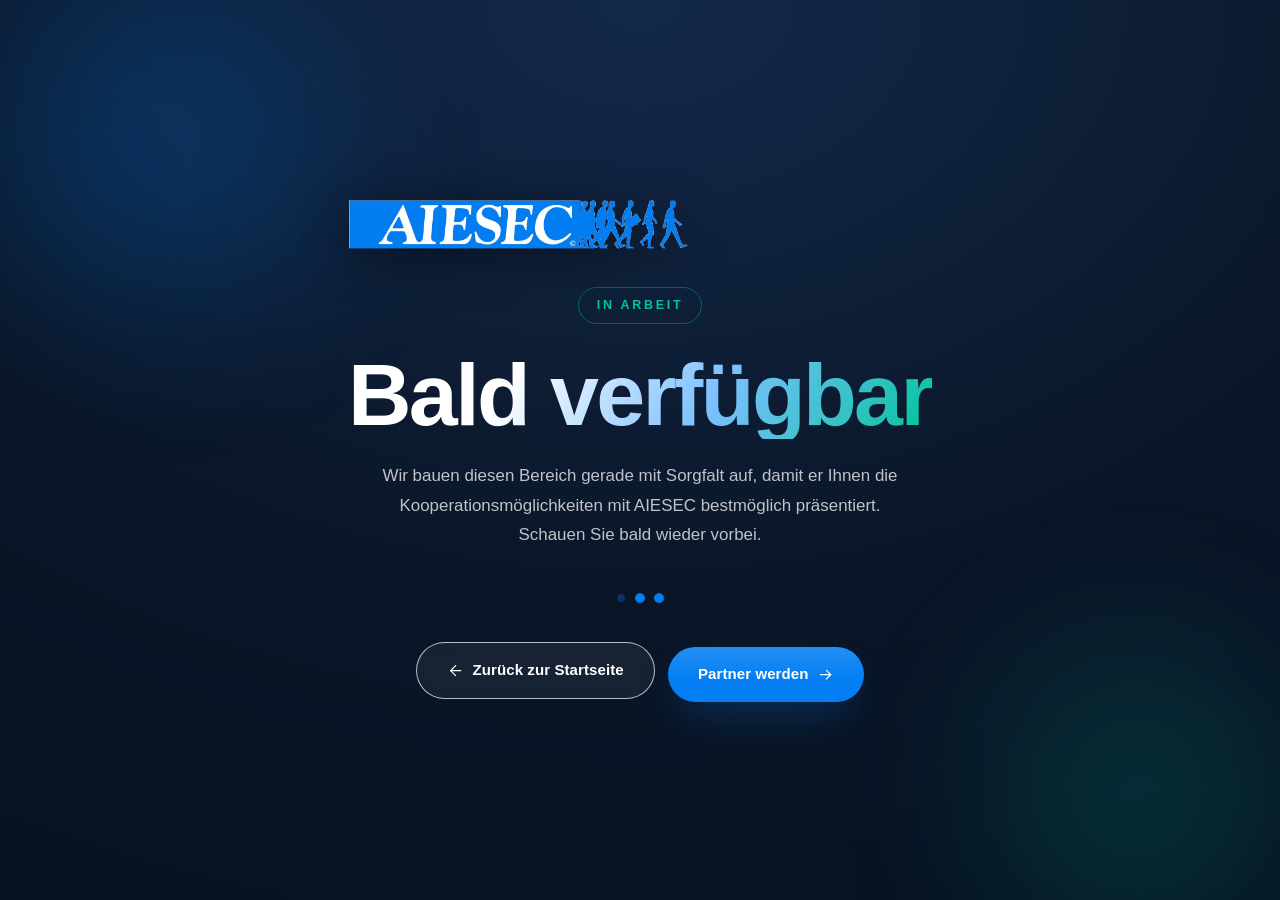
==== commit d2867c6c: "Deactivate Kooperationsmöglichkeiten (Coming Soon), remove CSR, fixes - New coming-soon.html (animat" ====
--- a/global-talent/index.html
+++ b/global-talent/index.html
@@ -8,6 +8,8 @@
   <meta name="theme-color" content="#037EF3"/>
   <meta http-equiv="Content-Security-Policy" content="default-src 'self'; base-uri 'self'; object-src 'none'; script-src 'self'; style-src 'self' 'unsafe-inline' https://fonts.googleapis.com; font-src https://fonts.gstatic.com; img-src 'self' data: https://i.ytimg.com; frame-src https://www.youtube-nocookie.com https://www.youtube.com; connect-src https://api.web3forms.com; form-action https://api.web3forms.com; frame-ancestors 'none'"/>
   <meta name="referrer" content="strict-origin-when-cross-origin"/>
+  <meta http-equiv="refresh" content="0; url=../coming-soon.html"/>
+  <link rel="canonical" href="../coming-soon.html"/>
   <link rel="preconnect" href="https://fonts.googleapis.com"/>
   <link rel="preconnect" href="https://fonts.gstatic.com" crossorigin/>
   <link href="https://fonts.googleapis.com/css2?family=Dancing+Script:wght@600&family=DM+Sans:opsz,wght@9..40,300;9..40,400;9..40,500;9..40,600;9..40,700;9..40,800&display=swap" rel="stylesheet"/>
--- a/assets/css/style.css
+++ b/assets/css/style.css
@@ -676,3 +676,38 @@
   .fx-card{transform:none!important}
   .hero-title .word,.hero-sub,.hero-btn,.hero-pills,.hero-scroll-hint{opacity:1;animation:none}
 }
+
+/* ════════════ COMING SOON ════════════ */
+.coming-soon{min-height:100vh;min-height:100svh;display:grid;place-items:center;text-align:center;
+  position:relative;overflow:hidden;padding:2rem;
+  background:radial-gradient(120% 120% at 50% 0%,#13294a 0%,var(--blue-deep) 55%,#06101f 100%)}
+.coming-soon::before,.coming-soon::after{content:"";position:absolute;border-radius:50%;filter:blur(60px);opacity:.5;z-index:0}
+.coming-soon::before{width:520px;height:520px;top:-120px;left:-100px;animation:csFloat 14s ease-in-out infinite;
+  background:radial-gradient(circle,rgba(3,126,243,.55),transparent 70%)}
+.coming-soon::after{width:480px;height:480px;bottom:-140px;right:-100px;animation:csFloat 18s ease-in-out infinite reverse;
+  background:radial-gradient(circle,rgba(0,196,154,.4),transparent 70%)}
+@keyframes csFloat{0%,100%{transform:translate(0,0)}50%{transform:translate(40px,30px)}}
+.cs-inner{position:relative;z-index:1;max-width:700px}
+.cs-logo{height:50px;width:auto;margin-bottom:2.4rem;filter:drop-shadow(0 8px 24px rgba(0,0,0,.45))}
+.cs-badge{display:inline-block;font-size:.78rem;font-weight:700;letter-spacing:.22em;text-transform:uppercase;
+  color:var(--teal);border:1px solid rgba(0,196,154,.4);border-radius:100px;padding:7px 18px;margin-bottom:1.7rem}
+.cs-title{font-size:clamp(2.6rem,9vw,5.5rem);font-weight:800;letter-spacing:-.03em;line-height:1;margin-bottom:1.4rem;
+  background:linear-gradient(120deg,#fff 28%,#7cc0ff 62%,var(--teal));-webkit-background-clip:text;background-clip:text;
+  -webkit-text-fill-color:transparent}
+.cs-sub{font-size:1.06rem;line-height:1.75;color:rgba(255,255,255,.74);margin:0 auto 2.2rem;max-width:520px}
+.cs-dots{display:inline-flex;gap:.55rem;margin-bottom:2.4rem}
+.cs-dots span{width:10px;height:10px;border-radius:50%;background:var(--blue);animation:csPulse 1.4s ease-in-out infinite}
+.cs-dots span:nth-child(2){animation-delay:.2s}
+.cs-dots span:nth-child(3){animation-delay:.4s}
+@keyframes csPulse{0%,100%{opacity:.3;transform:scale(.8)}50%{opacity:1;transform:scale(1.15)}}
+
+/* ════════════ PARTNER-IN-ACTION SHOWCASE ════════════ */
+.partner-showcase{display:grid;grid-template-columns:repeat(3,1fr);gap:1.4rem;margin:2.4rem 0 3rem}
+.partner-showcase figure{margin:0;border-radius:var(--radius-xl);overflow:hidden;position:relative;
+  aspect-ratio:4/3;box-shadow:var(--shadow-md);background:var(--blue-deep)}
+.partner-showcase img{width:100%;height:100%;object-fit:cover;transition:transform .55s var(--ease-out)}
+.partner-showcase figure:hover img{transform:scale(1.06)}
+.partner-showcase figcaption{position:absolute;left:0;right:0;bottom:0;padding:1.2rem 1.1rem .85rem;
+  color:#fff;font-size:.84rem;font-weight:600;background:linear-gradient(to top,rgba(7,18,38,.86),transparent)}
+.partners-cta{text-align:center;margin-top:2.4rem}
+@media(max-width:760px){.partner-showcase{grid-template-columns:1fr}}
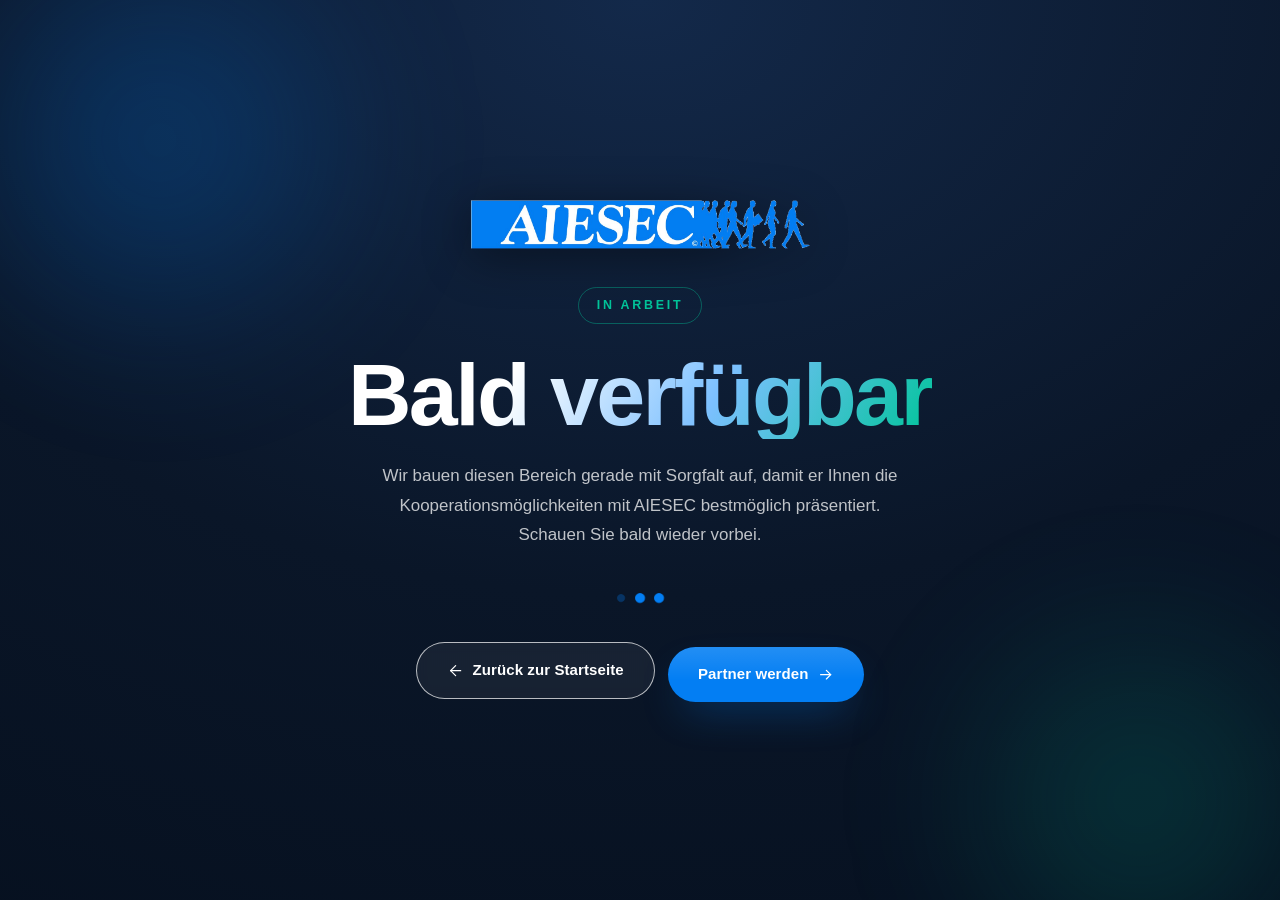
==== commit 6d1b29d7: "WOW layer: hero Ken Burns + aurora, gradient stat numbers + count-pop, 1948 shimmer, heading shine-o" ====
--- a/global-talent/index.html
+++ b/global-talent/index.html
@@ -6,6 +6,10 @@
   <title>Internationale Praktikant:innen – AIESEC in Deutschland</title>
   <meta name="description" content="Zugang zu einem weltweiten Pool qualifizierter Studierender – mit Matching, Vorauswahl und Betreuung durch AIESEC. Internationale Talente für Ihr Unternehmen."/>
   <meta name="theme-color" content="#037EF3"/>
+  <link rel="icon" type="image/png" sizes="32x32" href="../assets/images/favicon-32.png"/>
+  <link rel="icon" type="image/png" sizes="48x48" href="../assets/images/favicon-48.png"/>
+  <link rel="icon" type="image/png" href="../assets/images/favicon.png"/>
+  <link rel="apple-touch-icon" href="../assets/images/apple-touch-icon.png"/>
   <meta http-equiv="Content-Security-Policy" content="default-src 'self'; base-uri 'self'; object-src 'none'; script-src 'self'; style-src 'self' 'unsafe-inline' https://fonts.googleapis.com; font-src https://fonts.gstatic.com; img-src 'self' data: https://i.ytimg.com; frame-src https://www.youtube-nocookie.com https://www.youtube.com; connect-src https://api.web3forms.com; form-action https://api.web3forms.com; frame-ancestors 'none'"/>
   <meta name="referrer" content="strict-origin-when-cross-origin"/>
   <meta http-equiv="refresh" content="0; url=../coming-soon.html"/>
--- a/assets/css/style.css
+++ b/assets/css/style.css
@@ -162,6 +162,7 @@
 .dropdown-menu li a .icon{width:1.15rem;height:1.15rem;color:var(--blue);flex:none}
 .dropdown-menu li a:hover{background:var(--blue-bg);color:var(--blue);transform:translateX(3px)}
 .nav-cta{margin-left:auto;font-size:.83rem;padding:10px 18px;white-space:nowrap}
+.nav-mobile-cta{display:none}
 .hamburger{display:none;flex-direction:column;gap:5px;padding:8px;border-radius:9px}
 .hamburger span{display:block;width:22px;height:2px;background:var(--gray-900);border-radius:2px;transition:var(--trans)}
 .hamburger:hover{background:var(--gray-100)}
@@ -170,9 +171,10 @@
 .hero{position:relative;min-height:100vh;min-height:100svh;display:flex;align-items:center;
   padding-top:74px;overflow:hidden;background:var(--blue-deep)}
 .hero-bg{position:absolute;inset:0;width:100%;height:100%;object-fit:cover;object-position:center 22%;
-  z-index:0;transform:scale(1.06);transition:transform .5s var(--ease-out);
-  animation:heroZoom 16s ease-out forwards, heroFocus 1.5s ease-out both}
-@keyframes heroZoom{from{transform:scale(1.13)}to{transform:scale(1.06)}}
+  z-index:0;scale:1.08;will-change:scale,translate;transition:translate .6s var(--ease-out);
+  animation:heroFocus 1.5s ease-out both, heroKen 30s ease-in-out 1.2s infinite alternate}
+/* continuous cinematic Ken Burns (scale is an independent property so JS parallax can drive translate) */
+@keyframes heroKen{from{scale:1.08}to{scale:1.18}}
 @keyframes heroFocus{from{filter:blur(16px) brightness(.7) saturate(1.15)}to{filter:none}}
 .hero-overlay{position:absolute;inset:0;z-index:1;
   background:
@@ -638,9 +640,12 @@
 @media(max-width:768px){
   .nav-links,.nav-cta{display:none}
   .hamburger{display:flex}
-  .nav-links.open{display:flex;flex-direction:column;position:fixed;inset:74px 0 0 0;background:#fff;
+  .nav-links.open{display:flex;flex-direction:column;position:fixed;top:74px;left:0;
+    width:100%;height:calc(100vh - 74px);height:calc(100dvh - 74px);background:#fff;
     padding:1.5rem;overflow-y:auto;gap:.25rem;z-index:999;box-shadow:0 8px 32px rgba(0,0,0,.12)}
   .nav-links.open .nav-item>a{font-size:1.05rem;padding:14px 16px;border-radius:12px}
+  .nav-links.open .nav-mobile-cta{display:block;margin-top:1.4rem}
+  .nav-links.open .nav-mobile-cta a{display:flex;justify-content:center;color:#fff}
   .nav-links.open .nav-item>a::after{display:none}
   .nav-links.open .dropdown-menu{position:static;opacity:1;visibility:visible;transform:none;
     box-shadow:none;border:none;background:var(--gray-50);margin:.25rem 0;border-radius:12px;min-width:0}
@@ -671,7 +676,8 @@
 @media(prefers-reduced-motion:reduce){
   *,*::before,*::after{animation-duration:.001ms!important;animation-iteration-count:1!important;
     transition-duration:.001ms!important;scroll-behavior:auto!important}
-  .hero-bg{transform:none}
+  .hero-bg{transform:none;scale:1.06;translate:0;animation:none}
+  .hero-aurora,.grain-overlay{display:none}
   .animate-up,.animate-left,.animate-right{opacity:1;transform:none;filter:none}
   .fx-card{transform:none!important}
   .hero-title .word,.hero-sub,.hero-btn,.hero-pills,.hero-scroll-hint{opacity:1;animation:none}
@@ -688,7 +694,7 @@
   background:radial-gradient(circle,rgba(0,196,154,.4),transparent 70%)}
 @keyframes csFloat{0%,100%{transform:translate(0,0)}50%{transform:translate(40px,30px)}}
 .cs-inner{position:relative;z-index:1;max-width:700px}
-.cs-logo{height:50px;width:auto;margin-bottom:2.4rem;filter:drop-shadow(0 8px 24px rgba(0,0,0,.45))}
+.cs-logo{height:50px;width:auto;margin:0 auto 2.4rem;filter:drop-shadow(0 8px 24px rgba(0,0,0,.45))}
 .cs-badge{display:inline-block;font-size:.78rem;font-weight:700;letter-spacing:.22em;text-transform:uppercase;
   color:var(--teal);border:1px solid rgba(0,196,154,.4);border-radius:100px;padding:7px 18px;margin-bottom:1.7rem}
 .cs-title{font-size:clamp(2.6rem,9vw,5.5rem);font-weight:800;letter-spacing:-.03em;line-height:1;margin-bottom:1.4rem;
@@ -704,10 +710,82 @@
 /* ════════════ PARTNER-IN-ACTION SHOWCASE ════════════ */
 .partner-showcase{display:grid;grid-template-columns:repeat(3,1fr);gap:1.4rem;margin:2.4rem 0 3rem}
 .partner-showcase figure{margin:0;border-radius:var(--radius-xl);overflow:hidden;position:relative;
-  aspect-ratio:4/3;box-shadow:var(--shadow-md);background:var(--blue-deep)}
+  aspect-ratio:3/2;box-shadow:var(--shadow-md);background:var(--blue-deep)}
 .partner-showcase img{width:100%;height:100%;object-fit:cover;transition:transform .55s var(--ease-out)}
 .partner-showcase figure:hover img{transform:scale(1.06)}
 .partner-showcase figcaption{position:absolute;left:0;right:0;bottom:0;padding:1.2rem 1.1rem .85rem;
   color:#fff;font-size:.84rem;font-weight:600;background:linear-gradient(to top,rgba(7,18,38,.86),transparent)}
 .partners-cta{text-align:center;margin-top:2.4rem}
 @media(max-width:760px){.partner-showcase{grid-template-columns:1fr}}
+
+/* ════════════ HIGH-END POLISH LAYER (additive) ════════════ */
+/* Subtle film grain — premium filmic texture over the whole page */
+.grain-overlay{position:fixed;inset:0;z-index:1150;pointer-events:none;opacity:.20;mix-blend-mode:overlay;
+  background-image:url("data:image/svg+xml,%3Csvg xmlns='http://www.w3.org/2000/svg' width='180' height='180'%3E%3Cfilter id='n'%3E%3CfeTurbulence type='fractalNoise' baseFrequency='0.82' numOctaves='2' stitchTiles='stitch'/%3E%3C/filter%3E%3Crect width='100%25' height='100%25' filter='url(%23n)'/%3E%3C/svg%3E");
+  background-size:180px 180px}
+
+/* Nav underline → brand gradient (blue → teal) */
+.nav-item>a::after{background:linear-gradient(90deg,var(--blue),var(--teal))}
+
+/* Back-to-top floating button */
+.to-top{position:fixed;right:22px;bottom:22px;z-index:1100;width:48px;height:48px;border-radius:50%;
+  display:grid;place-items:center;background:var(--blue);color:#fff;box-shadow:var(--shadow-blue);
+  opacity:0;visibility:hidden;transform:translateY(14px) scale(.9);transition:var(--trans)}
+.to-top.show{opacity:1;visibility:visible;transform:none}
+.to-top:hover{background:var(--blue-dark);transform:translateY(-3px) scale(1.04)}
+.to-top svg{width:20px;height:20px;stroke:#fff;fill:none;stroke-width:2.2;stroke-linecap:round;stroke-linejoin:round}
+@media(max-width:600px){.to-top{right:16px;bottom:16px;width:44px;height:44px}}
+
+/* Partner-showcase figures: premium lift + glow on hover */
+.partner-showcase figure{transition:transform .5s var(--ease-out),box-shadow .5s var(--ease-out)}
+.partner-showcase figure:hover{transform:translateY(-6px);box-shadow:0 30px 64px -22px rgba(3,126,243,.5)}
+
+/* Partner logo cards: gentle reveal start state when JS adds .animate-up handled globally */
+@media(prefers-reduced-motion:reduce){
+  .grain-overlay{display:none}
+  .to-top{transition:none}
+}
+
+/* ════════════ WOW LAYER (hero aurora � stat numbers � 1948 shimmer) ════════════ */
+/* Hero: drifting blue+teal aurora over the photo (premium glow, above overlay/below content) */
+.hero-aurora{position:absolute;inset:0;z-index:1;pointer-events:none;overflow:hidden}
+.hero-aurora::before,.hero-aurora::after{content:"";position:absolute;border-radius:50%;
+  filter:blur(72px);mix-blend-mode:screen;will-change:transform}
+.hero-aurora::before{width:56vw;height:56vw;top:-18%;left:-12%;
+  background:radial-gradient(circle,rgba(3,126,243,.6),transparent 62%);
+  animation:heroAura1 19s ease-in-out infinite alternate}
+.hero-aurora::after{width:48vw;height:48vw;bottom:-22%;right:-10%;
+  background:radial-gradient(circle,rgba(0,196,154,.5),transparent 62%);
+  animation:heroAura2 24s ease-in-out infinite alternate}
+@keyframes heroAura1{from{transform:translate(0,0) scale(1)}to{transform:translate(22%,16%) scale(1.22)}}
+@keyframes heroAura2{from{transform:translate(0,0) scale(1)}to{transform:translate(-20%,-14%) scale(1.16)}}
+
+/* Stats: gradient numbers + count-up "pop" */
+.stat-num{background:linear-gradient(118deg,var(--blue) 18%,var(--teal));
+  -webkit-background-clip:text;background-clip:text;-webkit-text-fill-color:transparent;
+  filter:drop-shadow(0 4px 14px rgba(3,126,243,.18))}
+.stat-num.counted{animation:numPop .62s var(--ease-out)}
+@keyframes numPop{0%{transform:scale(1)}38%{transform:scale(1.16)}100%{transform:scale(1)}}
+.stat-card::after{content:"";position:absolute;inset:0;border-radius:inherit;pointer-events:none;
+  box-shadow:0 0 0 0 rgba(3,126,243,0);transition:box-shadow .6s var(--ease-out)}
+.stat-card.glow::after{box-shadow:0 0 38px -6px rgba(3,126,243,.4)}
+
+/* "1948" shimmering gradient + glow */
+.year-num{background:linear-gradient(105deg,#fff 28%,#a9d6fc 50%,#fff 72%);background-size:240% 100%;
+  -webkit-background-clip:text;background-clip:text;-webkit-text-fill-color:transparent;
+  filter:drop-shadow(0 6px 30px rgba(255,255,255,.28));animation:yearSheen 6s ease-in-out infinite}
+@keyframes yearSheen{0%,100%{background-position:0% 50%}50%{background-position:100% 50%}}
+
+/* About: slow drifting decorative glow rings */
+.about-deco-tl{animation:aboutDrift 18s ease-in-out infinite alternate}
+.about-deco-br{animation:aboutDrift 23s ease-in-out infinite alternate-reverse}
+@keyframes aboutDrift{from{transform:translate(0,0) scale(1)}to{transform:translate(46px,34px) scale(1.12)}}
+
+/* ════════════ TEXT SHINE — one-pass light sweep on first view ════════════ */
+.shine-go{
+  -webkit-background-clip:text;background-clip:text;-webkit-text-fill-color:transparent;color:currentColor;
+  background-image:linear-gradient(110deg,currentColor 0 36%,#eaf4ff 47%,#ffffff 50%,#eaf4ff 53%,currentColor 64% 100%);
+  background-size:230% 100%;background-repeat:no-repeat;
+  animation:textShine 1.15s var(--ease-out) 1 both}
+@keyframes textShine{from{background-position:125% 0}to{background-position:-25% 0}}
+@media(prefers-reduced-motion:reduce){.shine-go{animation:none;-webkit-text-fill-color:currentColor}}
